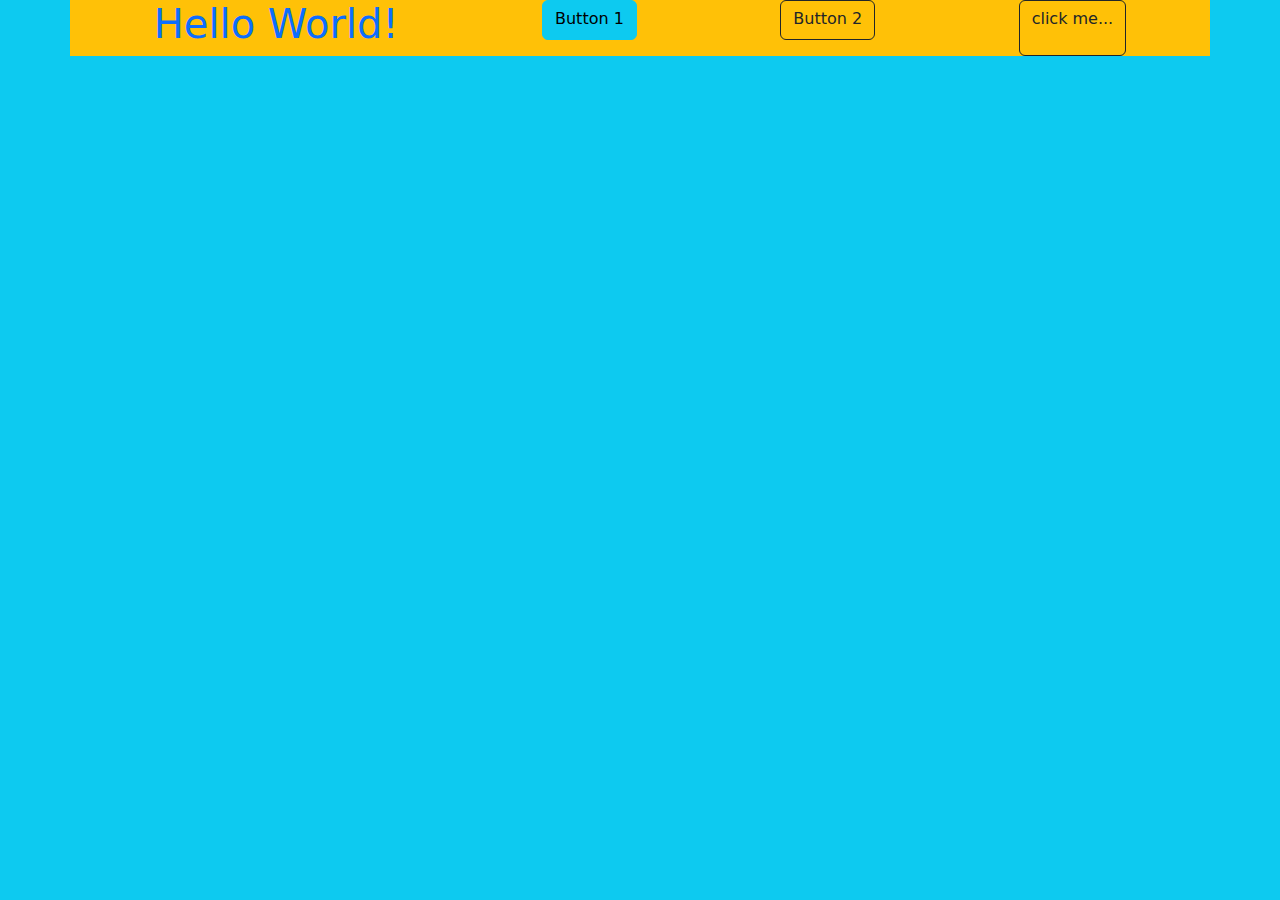
==== index.html @ b0305b05 "Update and rename Bootstrap to index.html" ====
<!DOCTYPE html>
<html>
<head>
    <title>Bootstrap</title>
    <link href="https://cdn.jsdelivr.net/npm/bootstrap@5.3.3/dist/css/bootstrap.min.css" rel="stylesheet" integrity="sha384-QWTKZyjpPEjISv5WaRU9OFeRpok6YctnYmDr5pNlyT2bRjXh0JMhjY6hW+ALEwIH" crossorigin="anonymous">
</head>
<body class="bg-info">
    <div class="jumbotron text-center">
        <div class="container bg-warning d-flex justify-content-around">
            <p class="h1 text-primary">Hello World!</p>
            <p class="btn btn-info">Button 1</p>
            <p class="btn btn-outline-dark">Button 2</p>
            <a href="https://www.google.com/search?q=graphic+designer" class="btn btn-outline-dark">click me...</a>
        </div>
    </div>
    
</body>
</html>
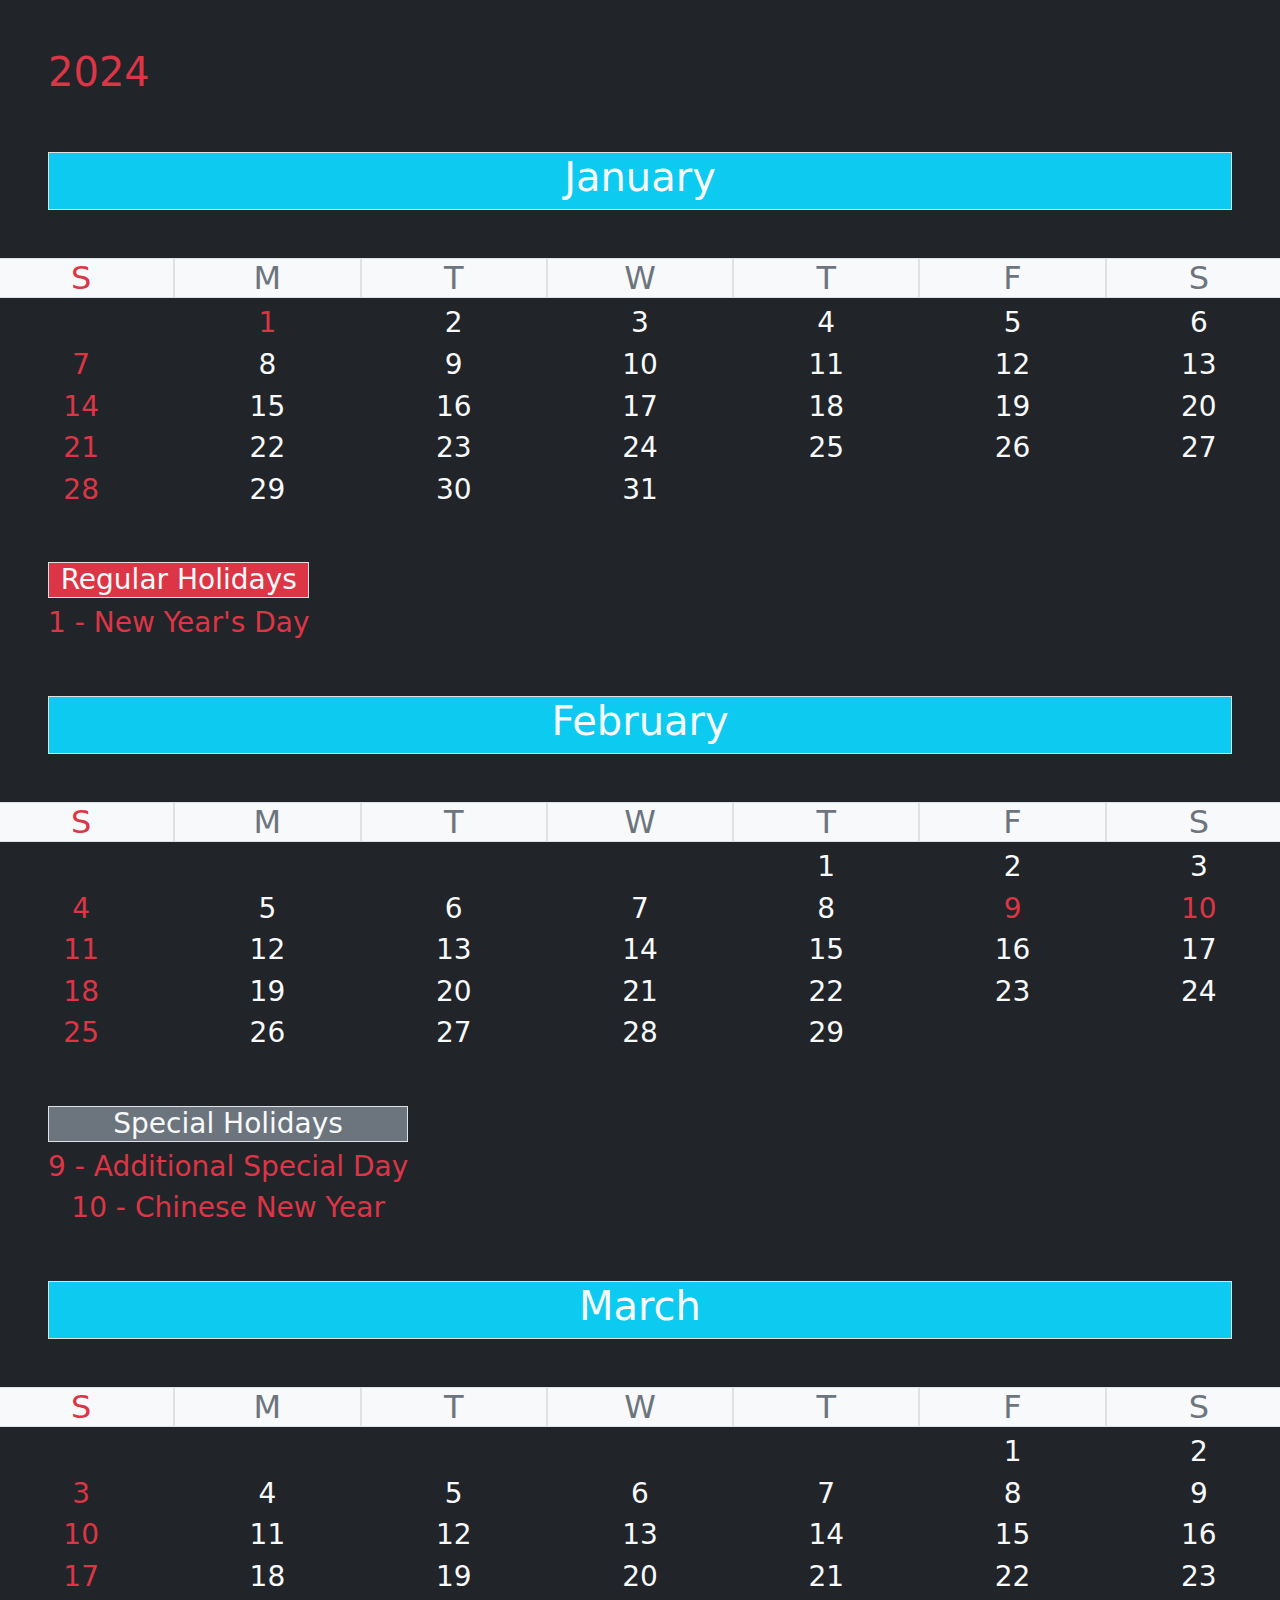
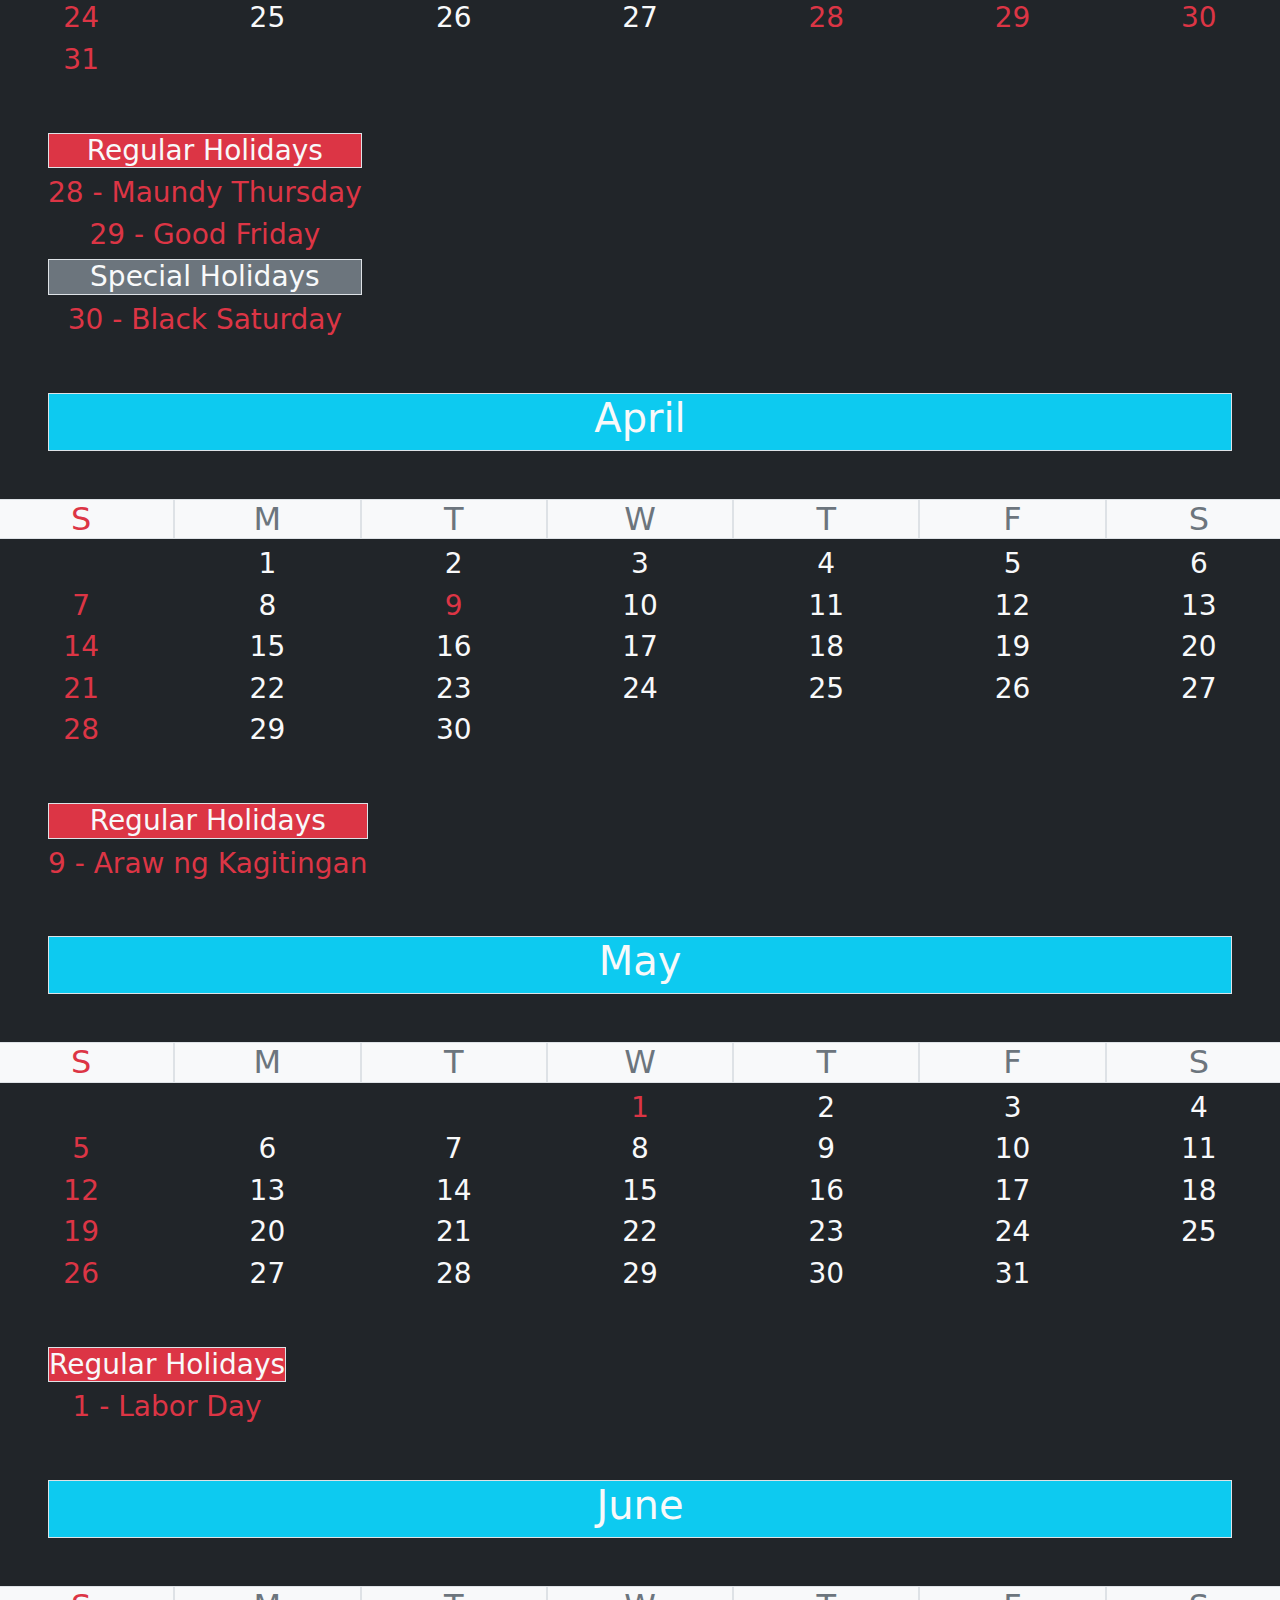
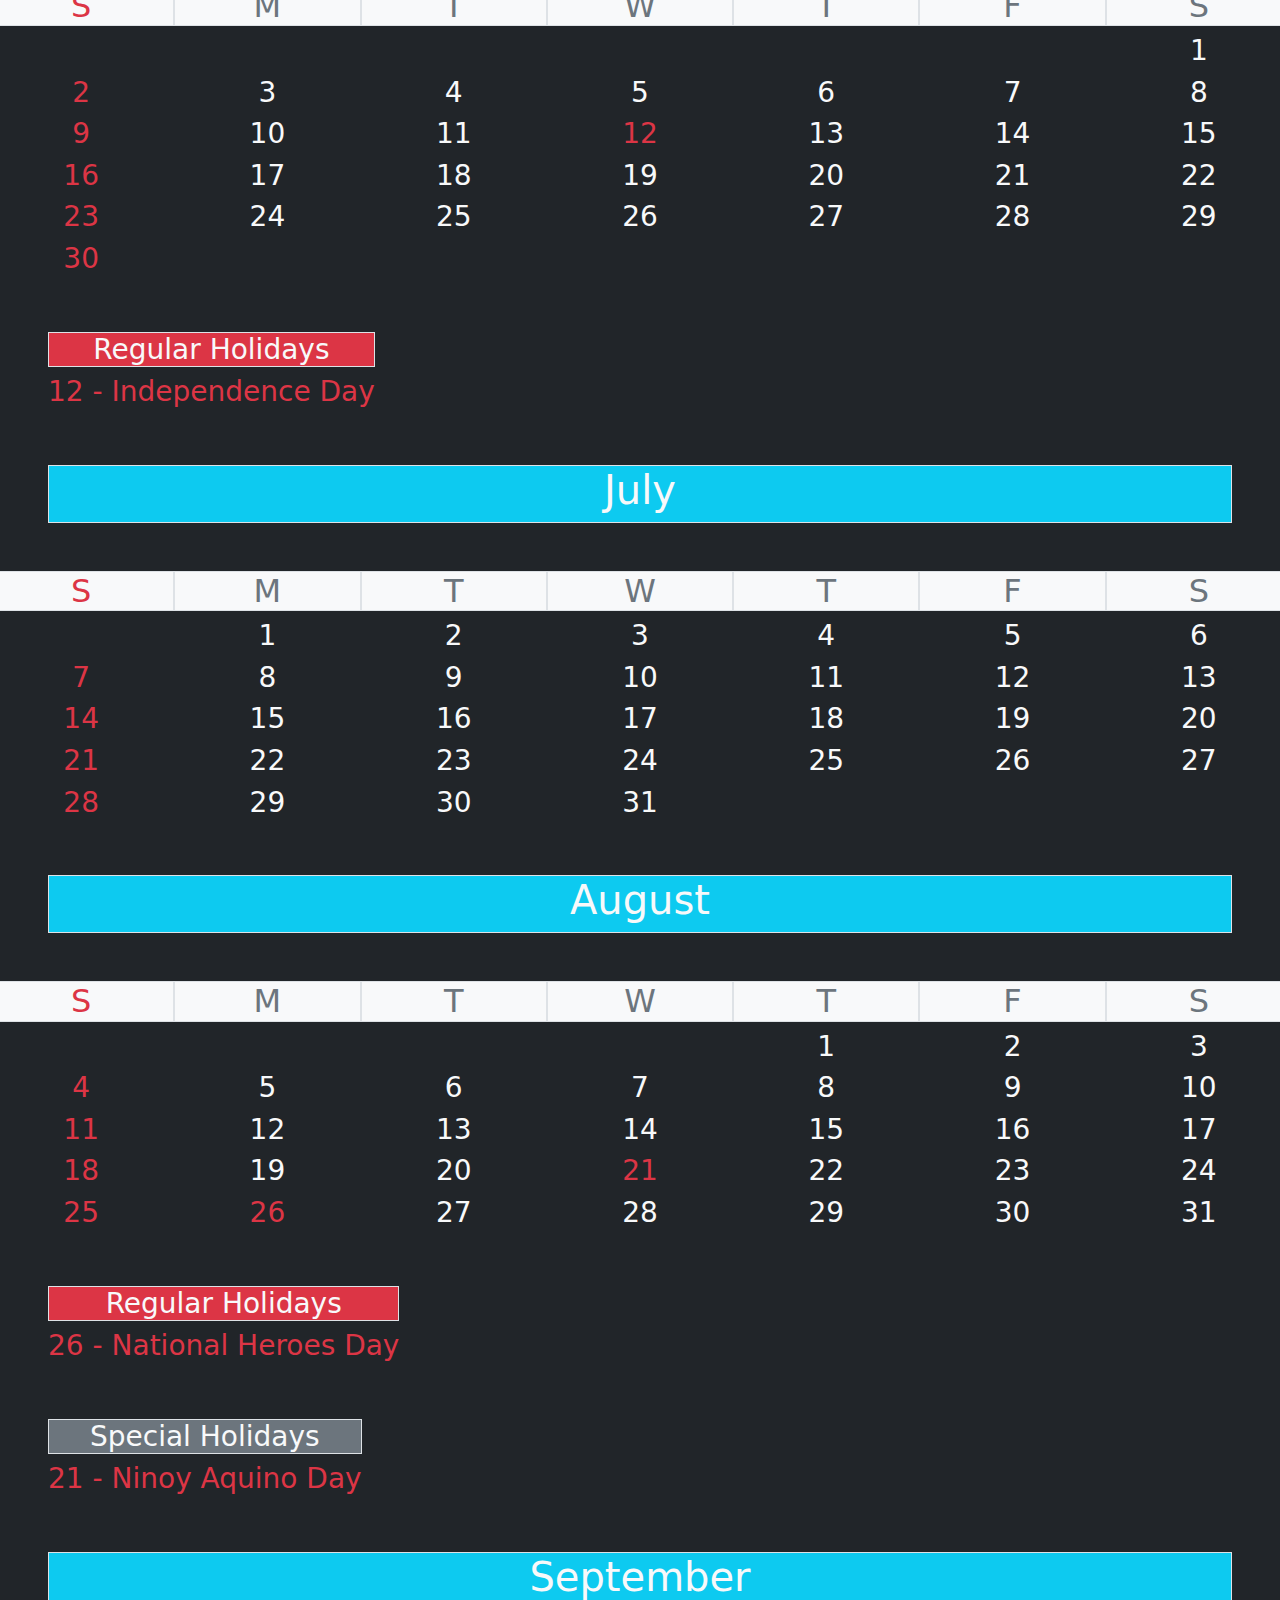
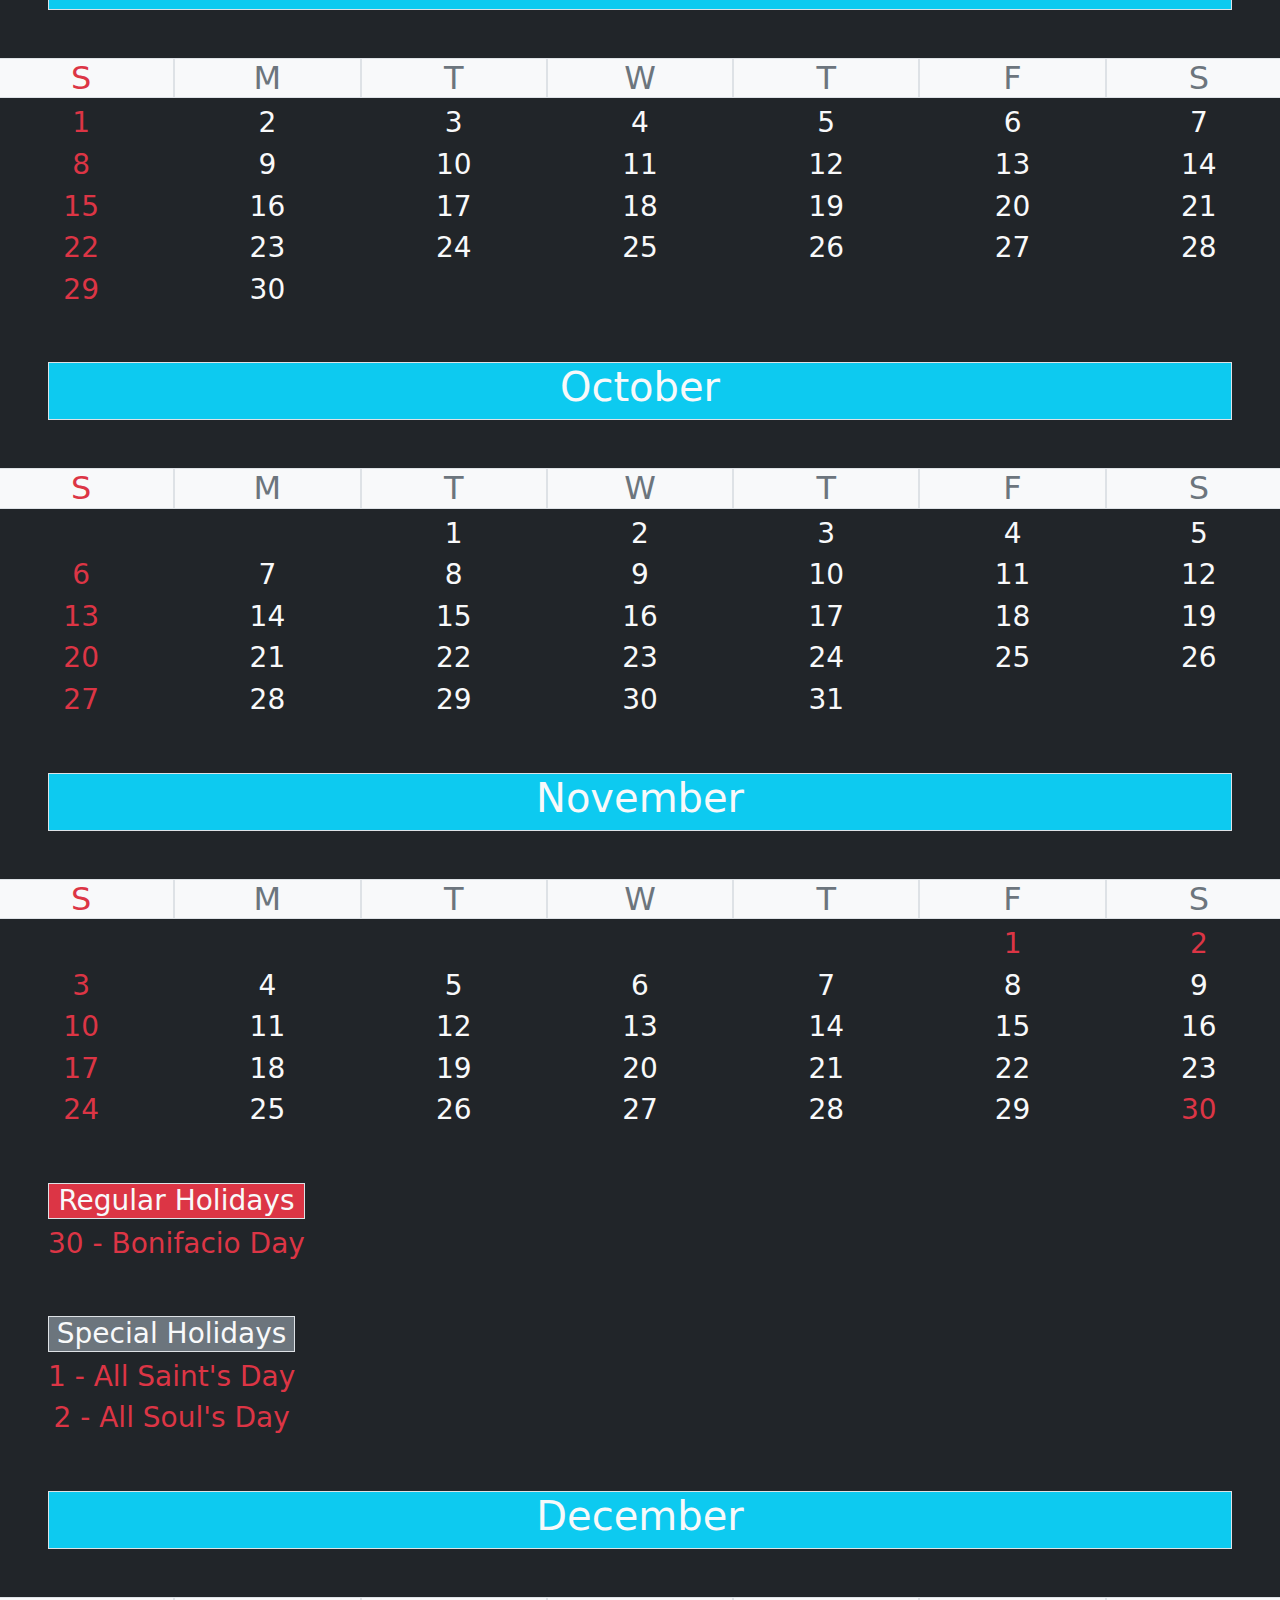
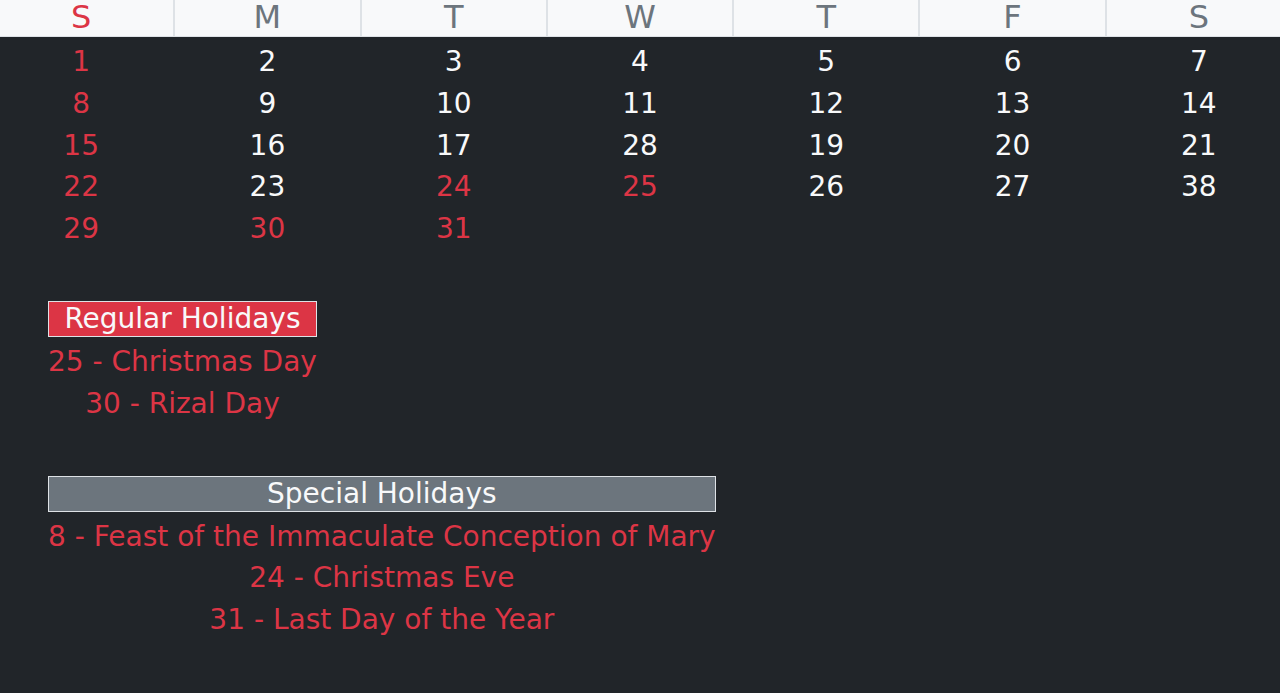
==== commit 89534388: "Create index.html" ====
--- a/index.html
+++ b/index.html
@@ -1,19 +1,1109 @@
-
 <!DOCTYPE html>
 <html>
 <head>
-    <title>Bootstrap</title>
+    <title>Calendar 2024</title>
     <link href="https://cdn.jsdelivr.net/npm/bootstrap@5.3.3/dist/css/bootstrap.min.css" rel="stylesheet" integrity="sha384-QWTKZyjpPEjISv5WaRU9OFeRpok6YctnYmDr5pNlyT2bRjXh0JMhjY6hW+ALEwIH" crossorigin="anonymous">
 </head>
-<body class="bg-info">
-    <div class="jumbotron text-center">
-        <div class="container bg-warning d-flex justify-content-around">
-            <p class="h1 text-primary">Hello World!</p>
-            <p class="btn btn-info">Button 1</p>
-            <p class="btn btn-outline-dark">Button 2</p>
-            <a href="https://www.google.com/search?q=graphic+designer" class="btn btn-outline-dark">click me...</a>
+<style>
+    body{
+        background-image: url(https://wallpapercave.com/wp/wp5501110.jpg);
+    }
+
+    div{
+        text-align: center;
+        font-size: xx-large;
+        font-weight: bold;
+    }
+
+    p{
+        font-size: xx-large;
+    }
+
+</style>
+<body class="bg-dark">
+    <div class="jumbotron text-center">
+        <div class="m-5 d-flex justify-content-start">
+            <p class="text-danger h1 text-size-500px">2024</p>
+        </div>
+    </div>
+
+    <div class="jumbotron text-center">
+        <div class="col-xl m-5 border bg-info d-flex justify-content-around">
+            <p class="text-light h1">January</p>
+        </div>
+    </div>
+    <div class="jumbotron text-center">
+        <div class="row">
+            <div class="col-md border text-danger bg-light h2">S</div>
+            <div class="col-md border text-secondary bg-light h2">M</div>
+            <div class="col-md border text-secondary bg-light h2">T</div>
+            <div class="col-md border text-secondary bg-light h2">W</div>
+            <div class="col-md border text-secondary bg-light h2">T</div>
+            <div class="col-md border text-secondary bg-light h2">F</div>
+            <div class="col-md border text-secondary bg-light h2">S</div>
+        </div>
+    </div>
+
+    <div class="jumbotron text-center">
+        <div class="row">
+            <div class="col-md"></div>
+            <div class="col-md text-danger h3">1</div>
+            <div class="col-md text-light h3">2</div>
+            <div class="col-md text-light h3">3</div>
+            <div class="col-md text-light h3">4</div>
+            <div class="col-md text-light h3">5</div>
+            <div class="col-md text-light h3">6</div>
+        </div>
+    </div>
+
+    <div class="jumbotron text-center">
+        <div class="row">
+            <div class="col-md text-danger h3">7</div>
+            <div class="col-md text-light h3">8</div>
+            <div class="col-md text-light h3">9</div>
+            <div class="col-md text-light h3">10</div>
+            <div class="col-md text-light h3">11</div>
+            <div class="col-md text-light h3">12</div>
+            <div class="col-md text-light h3">13</div>
+        </div>
+    </div>
+
+    <div class="jumbotron text-center">
+        <div class="row">
+            <div class="col-md text-danger h3">14</div>
+            <div class="col-md text-light h3">15</div>
+            <div class="col-md text-light h3">16</div>
+            <div class="col-md text-light h3">17</div>
+            <div class="col-md text-light h3">18</div>
+            <div class="col-md text-light h3">19</div>
+            <div class="col-md text-light h3">20</div>
+        </div>
+    </div>
+
+    <div class="jumbotron text-center">
+        <div class="row">
+            <div class="col-md text-danger h3">21</div>
+            <div class="col-md text-light h3">22</div>
+            <div class="col-md text-light h3">23</div>
+            <div class="col-md text-light h3">24</div>
+            <div class="col-md text-light h3">25</div>
+            <div class="col-md text-light h3">26</div>
+            <div class="col-md text-light h3">27</div>
         </div>
     </div>
     
+    <div class="jumbotron text-center">
+        <div class="row">
+            <div class="col-md text-danger h3">28</div>
+            <div class="col-md text-light h3">29</div>
+            <div class="col-md text-light h3">30</div>
+            <div class="col-md text-light h3">31</div>
+            <div class="col-md text-light h3"></div>
+            <div class="col-md text-light h3"></div>
+            <div class="col-md text-light h3"></div>
+        </div>
+    </div>
+
+    <div class="jumbotron text-center">
+        <div class="col-xl m-5 d-flex justify-content-start">
+            <div class="table-striped">
+                <p class="text-light bg-danger border h3">Regular Holidays</p>
+                <p class="text-danger h3">1 - New Year's Day</p>
+            </div>
+        </div>
+    </div>
+
+    <div class="jumbotron text-center">
+        <div class="m-5 d-flex border bg-info justify-content-around">
+            <p class="text-light h1">February</p>
+        </div>
+    </div>
+
+    <div class="jumbotron text-center">
+        <div class="row">
+            <div class="col-md border text-danger bg-light h2">S</div>
+            <div class="col-md border text-secondary bg-light h2">M</div>
+            <div class="col-md border text-secondary bg-light h2">T</div>
+            <div class="col-md border text-secondary bg-light h2">W</div>
+            <div class="col-md border text-secondary bg-light h2">T</div>
+            <div class="col-md border text-secondary bg-light h2">F</div>
+            <div class="col-md border text-secondary bg-light h2">S</div>
+        </div>
+    </div>
+
+    <div class="jumbotron text-center">
+        <div class="row">
+            <div class="col-md text-danger h3"></div>
+            <div class="col-md text-light h3"></div>
+            <div class="col-md text-light h3"></div>
+            <div class="col-md text-light h3"></div>
+            <div class="col-md text-light h3">1</div>
+            <div class="col-md text-light h3">2</div>
+            <div class="col-md text-light h3">3</div>
+        </div>
+    </div>
+
+    <div class="jumbotron text-center">
+        <div class="row">
+            <div class="col-md text-danger h3">4</div>
+            <div class="col-md text-light h3">5</div>
+            <div class="col-md text-light h3">6</div>
+            <div class="col-md text-light h3">7</div>
+            <div class="col-md text-light h3">8</div>
+            <div class="col-md text-danger h3">9</div>
+            <div class="col-md text-danger h3">10</div>
+        </div>
+    </div>
+
+    <div class="jumbotron text-center">
+        <div class="row">
+            <div class="col-md text-danger h3">11</div>
+            <div class="col-md text-light h3">12</div>
+            <div class="col-md text-light h3">13</div>
+            <div class="col-md text-light h3">14</div>
+            <div class="col-md text-light h3">15</div>
+            <div class="col-md text-light h3">16</div>
+            <div class="col-md text-light h3">17</div>
+        </div>
+    </div>
+
+    <div class="jumbotron text-center">
+        <div class="row">
+            <div class="col-md text-danger h3">18</div>
+            <div class="col-md text-light h3">19</div>
+            <div class="col-md text-light h3">20</div>
+            <div class="col-md text-light h3">21</div>
+            <div class="col-md text-light h3">22</div>
+            <div class="col-md text-light h3">23</div>
+            <div class="col-md text-light h3">24</div>
+        </div>
+    </div>
+
+    <div class="jumbotron text-center">
+        <div class="row">
+            <div class="col-md text-danger h3">25</div>
+            <div class="col-md text-light h3">26</div>
+            <div class="col-md text-light h3">27</div>
+            <div class="col-md text-light h3">28</div>
+            <div class="col-md text-light h3">29</div>
+            <div class="col-md text-light h3"></div>
+            <div class="col-md text-light h3"></div>
+        </div>
+    </div>
+
+    <div class="jumbotron text-center">
+        <div class="col-xl m-5 d-flex justify-content-start">
+            <div class="table-striped">
+                <p class="text-light bg-secondary border h3">Special Holidays</p>
+                <p class="text-danger h3">9 - Additional Special Day</p>
+                <p class="text-danger h3">10 - Chinese New Year</p>
+            </div>
+        </div>
+    </div>
+
+    <div class="jumbotron text-center">
+        <div class="col-xl m-5 border bg-info d-flex justify-content-around">
+            <p class="text-light h1">March</p>
+        </div>
+    </div>
+
+    <div class="jumbotron text-center">
+        <div class="row">
+            <div class="col-md border text-danger bg-light h2">S</div>
+            <div class="col-md border text-secondary bg-light h2">M</div>
+            <div class="col-md border text-secondary bg-light h2">T</div>
+            <div class="col-md border text-secondary bg-light h2">W</div>
+            <div class="col-md border text-secondary bg-light h2">T</div>
+            <div class="col-md border text-secondary bg-light h2">F</div>
+            <div class="col-md border text-secondary bg-light h2">S</div>
+        </div>
+    </div>
+
+    <div class="jumbotron text-center">
+        <div class="row">
+            <div class="col-md text-danger h3"></div>
+            <div class="col-md text-light h3"></div>
+            <div class="col-md text-light h3"></div>
+            <div class="col-md text-light h3"></div>
+            <div class="col-md text-light h3"></div>
+            <div class="col-md text-light h3">1</div>
+            <div class="col-md text-light h3">2</div>
+        </div>
+    </div>
+
+    <div class="jumbotron text-center">
+        <div class="row">
+            <div class="col-md text-danger h3">3</div>
+            <div class="col-md text-light h3">4</div>
+            <div class="col-md text-light h3">5</div>
+            <div class="col-md text-light h3">6</div>
+            <div class="col-md text-light h3">7</div>
+            <div class="col-md text-light h3">8</div>
+            <div class="col-md text-light h3">9</div>
+        </div>
+    </div>
+
+    <div class="jumbotron text-center">
+        <div class="row">
+            <div class="col-md text-danger h3">10</div>
+            <div class="col-md text-light h3">11</div>
+            <div class="col-md text-light h3">12</div>
+            <div class="col-md text-light h3">13</div>
+            <div class="col-md text-light h3">14</div>
+            <div class="col-md text-light h3">15</div>
+            <div class="col-md text-light h3">16</div>
+        </div>
+    </div>
+
+    <div class="jumbotron text-center">
+        <div class="row">
+            <div class="col-md text-danger h3">17</div>
+            <div class="col-md text-light h3">18</div>
+            <div class="col-md text-light h3">19</div>
+            <div class="col-md text-light h3">20</div>
+            <div class="col-md text-light h3">21</div>
+            <div class="col-md text-light h3">22</div>
+            <div class="col-md text-light h3">23</div>
+        </div>
+    </div>
+
+    <div class="jumbotron text-center">
+        <div class="row">
+            <div class="col-md text-danger h3">24</div>
+            <div class="col-md text-light h3">25</div>
+            <div class="col-md text-light h3">26</div>
+            <div class="col-md text-light h3">27</div>
+            <div class="col-md text-danger h3">28</div>
+            <div class="col-md text-danger h3">29</div>
+            <div class="col-md text-danger h3">30</div>
+        </div>
+    </div>
+
+    <div class="jumbotron text-center">
+        <div class="row">
+            <div class="col-md text-danger h3">31</div>
+            <div class="col-md text-light h3"></div>
+            <div class="col-md text-light h3"></div>
+            <div class="col-md text-light h3"></div>
+            <div class="col-md text-light h3"></div>
+            <div class="col-md text-light h3"></div>
+            <div class="col-md text-light h3"></div>
+        </div>
+    </div>
+
+    <div class="jumbotron text-center">
+        <div class="col-xl m-5 d-flex justify-content-start">
+            <div class="table-striped">
+                <p class="text-light bg-danger border h3">Regular Holidays</p>
+                <p class="text-danger h3">28 - Maundy Thursday</p>
+                <p class="text-danger h3">29 - Good Friday</p>
+                <p class="text-light bg-secondary border h3">Special Holidays</p>
+                <p class="text-danger h3">30 - Black Saturday</p>
+            </div>
+        </div>
+    </div>
+
+    <div class="jumbotron text-center">
+        <div class="col-xl m-5 border bg-info d-flex justify-content-around">
+            <p class="text-light h1">April</p>
+        </div>
+    </div>
+
+    <div class="jumbotron text-center">
+        <div class="row">
+            <div class="col-md border text-danger bg-light h2">S</div>
+            <div class="col-md border text-secondary bg-light h2">M</div>
+            <div class="col-md border text-secondary bg-light h2">T</div>
+            <div class="col-md border text-secondary bg-light h2">W</div>
+            <div class="col-md border text-secondary bg-light h2">T</div>
+            <div class="col-md border text-secondary bg-light h2">F</div>
+            <div class="col-md border text-secondary bg-light h2">S</div>
+        </div>
+    </div>
+
+    <div class="jumbotron text-center">
+        <div class="row">
+            <div class="col-md text-danger h3"></div>
+            <div class="col-md text-light h3">1</div>
+            <div class="col-md text-light h3">2</div>
+            <div class="col-md text-light h3">3</div>
+            <div class="col-md text-light h3">4</div>
+            <div class="col-md text-light h3">5</div>
+            <div class="col-md text-light h3">6</div>
+        </div>
+    </div>
+
+    <div class="jumbotron text-center">
+        <div class="row">
+            <div class="col-md text-danger h3">7</div>
+            <div class="col-md text-light h3">8</div>
+            <div class="col-md text-danger h3">9</div>
+            <div class="col-md text-light h3">10</div>
+            <div class="col-md text-light h3">11</div>
+            <div class="col-md text-light h3">12</div>
+            <div class="col-md text-light h3">13</div>
+        </div>
+    </div>
+
+    <div class="jumbotron text-center">
+        <div class="row">
+            <div class="col-md text-danger h3">14</div>
+            <div class="col-md text-light h3">15</div>
+            <div class="col-md text-light h3">16</div>
+            <div class="col-md text-light h3">17</div>
+            <div class="col-md text-light h3">18</div>
+            <div class="col-md text-light h3">19</div>
+            <div class="col-md text-light h3">20</div>
+        </div>
+    </div>
+
+    <div class="jumbotron text-center">
+        <div class="row">
+            <div class="col-md text-danger h3">21</div>
+            <div class="col-md text-light h3">22</div>
+            <div class="col-md text-light h3">23</div>
+            <div class="col-md text-light h3">24</div>
+            <div class="col-md text-light h3">25</div>
+            <div class="col-md text-light h3">26</div>
+            <div class="col-md text-light h3">27</div>
+        </div>
+    </div>
+
+    <div class="jumbotron text-center">
+        <div class="row">
+            <div class="col-md text-danger h3">28</div>
+            <div class="col-md text-light h3">29</div>
+            <div class="col-md text-light h3">30</div>
+            <div class="col-md text-light h3"></div>
+            <div class="col-md text-light h3"></div>
+            <div class="col-md text-light h3"></div>
+            <div class="col-md text-light h3"></div>
+        </div>
+    </div>
+
+    <div class="jumbotron text-center">
+        <div class="col-xl m-5 d-flex justify-content-start">
+            <div class="table-striped">
+                <p class="text-light bg-danger border h3">Regular Holidays</p>
+                <p class="text-danger h3">9 - Araw ng Kagitingan</p>
+            </div>
+        </div>
+    </div>
+
+
+    <div class="jumbotron text-center">
+        <div class="col-xl m-5 border bg-info d-flex justify-content-around">
+            <p class="text-light h1">May</p>
+        </div>
+    </div>
+
+    <div class="jumbotron text-center">
+        <div class="row">
+            <div class="col-md border text-danger bg-light h2">S</div>
+            <div class="col-md border text-secondary bg-light h2">M</div>
+            <div class="col-md border text-secondary bg-light h2">T</div>
+            <div class="col-md border text-secondary bg-light h2">W</div>
+            <div class="col-md border text-secondary bg-light h2">T</div>
+            <div class="col-md border text-secondary bg-light h2">F</div>
+            <div class="col-md border text-secondary bg-light h2">S</div>
+        </div>
+    </div>
+
+    <div class="jumbotron text-center">
+        <div class="row">
+            <div class="col-md text-danger h3"></div>
+            <div class="col-md text-light h3"></div>
+            <div class="col-md text-light h3"></div>
+            <div class="col-md text-danger h3">1</div>
+            <div class="col-md text-light h3">2</div>
+            <div class="col-md text-light h3">3</div>
+            <div class="col-md text-light h3">4</div>
+        </div>
+    </div>
+
+    <div class="jumbotron text-center">
+        <div class="row">
+            <div class="col-md text-danger h3">5</div>
+            <div class="col-md text-light h3">6</div>
+            <div class="col-md text-light h3">7</div>
+            <div class="col-md text-light h3">8</div>
+            <div class="col-md text-light h3">9</div>
+            <div class="col-md text-light h3">10</div>
+            <div class="col-md text-light h3">11</div>
+        </div>
+    </div>
+
+    <div class="jumbotron text-center">
+        <div class="row">
+            <div class="col-md text-danger h3">12</div>
+            <div class="col-md text-light h3">13</div>
+            <div class="col-md text-light h3">14</div>
+            <div class="col-md text-light h3">15</div>
+            <div class="col-md text-light h3">16</div>
+            <div class="col-md text-light h3">17</div>
+            <div class="col-md text-light h3">18</div>
+        </div>
+    </div>
+
+    <div class="jumbotron text-center">
+        <div class="row">
+            <div class="col-md text-danger h3">19</div>
+            <div class="col-md text-light h3">20</div>
+            <div class="col-md text-light h3">21</div>
+            <div class="col-md text-light h3">22</div>
+            <div class="col-md text-light h3">23</div>
+            <div class="col-md text-light h3">24</div>
+            <div class="col-md text-light h3">25</div>
+        </div>
+    </div>
+
+    <div class="jumbotron text-center">
+        <div class="row">
+            <div class="col-md text-danger h3">26</div>
+            <div class="col-md text-light h3">27</div>
+            <div class="col-md text-light h3">28</div>
+            <div class="col-md text-light h3">29</div>
+            <div class="col-md text-light h3">30</div>
+            <div class="col-md text-light h3">31</div>
+            <div class="col-md text-light h3"></div>
+        </div>
+    </div>
+
+    <div class="jumbotron text-center">
+        <div class="col-xl m-5 d-flex justify-content-start">
+            <div class="table-striped">
+                <p class="text-light bg-danger border h3">Regular Holidays</p>
+                <p class="text-danger h3">1 - Labor Day</p>
+            </div>
+        </div>
+    </div>
+    
+    <div class="jumbotron text-center">
+        <div class="col-xl m-5 border bg-info d-flex justify-content-around">
+            <p class="text-light h1">June</p>
+        </div>
+    </div>
+
+    <div class="jumbotron text-center">
+        <div class="row">
+            <div class="col-md border text-danger bg-light h2">S</div>
+            <div class="col-md border text-secondary bg-light h2">M</div>
+            <div class="col-md border text-secondary bg-light h2">T</div>
+            <div class="col-md border text-secondary bg-light h2">W</div>
+            <div class="col-md border text-secondary bg-light h2">T</div>
+            <div class="col-md border text-secondary bg-light h2">F</div>
+            <div class="col-md border text-secondary bg-light h2">S</div>
+        </div>
+    </div>
+
+    <div class="jumbotron text-center">
+        <div class="row">
+            <div class="col-md text-danger h3"></div>
+            <div class="col-md text-light h3"></div>
+            <div class="col-md text-light h3"></div>
+            <div class="col-md text-light h3"></div>
+            <div class="col-md text-light h3"></div>
+            <div class="col-md text-light h3"></div>
+            <div class="col-md text-light h3">1</div>
+        </div>
+    </div>
+
+    <div class="jumbotron text-center">
+        <div class="row">
+            <div class="col-md text-danger h3">2</div>
+            <div class="col-md text-light h3">3</div>
+            <div class="col-md text-light h3">4</div>
+            <div class="col-md text-light h3">5</div>
+            <div class="col-md text-light h3">6</div>
+            <div class="col-md text-light h3">7</div>
+            <div class="col-md text-light h3">8</div>
+        </div>
+    </div>
+
+    <div class="jumbotron text-center">
+        <div class="row">
+            <div class="col-md text-danger h3">9</div>
+            <div class="col-md text-light h3">10</div>
+            <div class="col-md text-light h3">11</div>
+            <div class="col-md text-danger h3">12</div>
+            <div class="col-md text-light h3">13</div>
+            <div class="col-md text-light h3">14</div>
+            <div class="col-md text-light h3">15</div>
+        </div>
+    </div>
+
+    <div class="jumbotron text-center">
+        <div class="row">
+            <div class="col-md text-danger h3">16</div>
+            <div class="col-md text-light h3">17</div>
+            <div class="col-md text-light h3">18</div>
+            <div class="col-md text-light h3">19</div>
+            <div class="col-md text-light h3">20</div>
+            <div class="col-md text-light h3">21</div>
+            <div class="col-md text-light h3">22</div>
+        </div>
+    </div>
+
+    <div class="jumbotron text-center">
+        <div class="row">
+            <div class="col-md text-danger h3">23</div>
+            <div class="col-md text-light h3">24</div>
+            <div class="col-md text-light h3">25</div>
+            <div class="col-md text-light h3">26</div>
+            <div class="col-md text-light h3">27</div>
+            <div class="col-md text-light h3">28</div>
+            <div class="col-md text-light h3">29</div>
+        </div>
+    </div>
+
+    <div class="jumbotron text-center">
+        <div class="row">
+            <div class="col-md text-danger h3">30</div>
+            <div class="col-md text-light h3"></div>
+            <div class="col-md text-light h3"></div>
+            <div class="col-md text-light h3"></div>
+            <div class="col-md text-light h3"></div>
+            <div class="col-md text-light h3"></div>
+            <div class="col-md text-light h3"></div>
+        </div>
+    </div>
+
+    <div class="jumbotron text-center">
+        <div class="col-xl m-5 d-flex justify-content-start">
+            <div class="table-striped">
+                <p class="text-light bg-danger border h3">Regular Holidays</p>
+                <p class="text-danger h3">12 - Independence Day</p>
+            </div>
+        </div>
+    </div>
+
+    <div class="jumbotron text-center">
+        <div class="col-xl m-5 border bg-info d-flex justify-content-around">
+            <p class="text-light h1">July</p>
+        </div>
+    </div>
+
+    <div class="jumbotron text-center">
+        <div class="row">
+            <div class="col-md border text-danger bg-light h2">S</div>
+            <div class="col-md border text-secondary bg-light h2">M</div>
+            <div class="col-md border text-secondary bg-light h2">T</div>
+            <div class="col-md border text-secondary bg-light h2">W</div>
+            <div class="col-md border text-secondary bg-light h2">T</div>
+            <div class="col-md border text-secondary bg-light h2">F</div>
+            <div class="col-md border text-secondary bg-light h2">S</div>
+        </div>
+    </div>
+
+    <div class="jumbotron text-center">
+        <div class="row">
+            <div class="col-md text-danger h3"></div>
+            <div class="col-md text-light h3">1</div>
+            <div class="col-md text-light h3">2</div>
+            <div class="col-md text-light h3">3</div>
+            <div class="col-md text-light h3">4</div>
+            <div class="col-md text-light h3">5</div>
+            <div class="col-md text-light h3">6</div>
+        </div>
+    </div>
+
+    <div class="jumbotron text-center">
+        <div class="row">
+            <div class="col-md text-danger h3">7</div>
+            <div class="col-md text-light h3">8</div>
+            <div class="col-md text-light h3">9</div>
+            <div class="col-md text-light h3">10</div>
+            <div class="col-md text-light h3">11</div>
+            <div class="col-md text-light h3">12</div>
+            <div class="col-md text-light h3">13</div>
+        </div>
+    </div>
+
+    <div class="jumbotron text-center">
+        <div class="row">
+            <div class="col-md text-danger h3">14</div>
+            <div class="col-md text-light h3">15</div>
+            <div class="col-md text-light h3">16</div>
+            <div class="col-md text-light h3">17</div>
+            <div class="col-md text-light h3">18</div>
+            <div class="col-md text-light h3">19</div>
+            <div class="col-md text-light h3">20</div>
+        </div>
+    </div>
+
+    <div class="jumbotron text-center">
+        <div class="row">
+            <div class="col-md text-danger h3">21</div>
+            <div class="col-md text-light h3">22</div>
+            <div class="col-md text-light h3">23</div>
+            <div class="col-md text-light h3">24</div>
+            <div class="col-md text-light h3">25</div>
+            <div class="col-md text-light h3">26</div>
+            <div class="col-md text-light h3">27</div>
+        </div>
+    </div>
+
+    <div class="jumbotron text-center">
+        <div class="row">
+            <div class="col-md text-danger h3">28</div>
+            <div class="col-md text-light h3">29</div>
+            <div class="col-md text-light h3">30</div>
+            <div class="col-md text-light h3">31</div>
+            <div class="col-md text-light h3"></div>
+            <div class="col-md text-light h3"></div>
+            <div class="col-md text-light h3"></div>
+        </div>
+    </div>
+
+    <div class="jumbotron text-center">
+        <div class="col-xl m-5 border bg-info d-flex justify-content-around">
+            <p class="text-light h1">August</p>
+        </div>
+    </div>
+
+    <div class="jumbotron text-center">
+        <div class="row">
+            <div class="col-md border text-danger bg-light h2">S</div>
+            <div class="col-md border text-secondary bg-light h2">M</div>
+            <div class="col-md border text-secondary bg-light h2">T</div>
+            <div class="col-md border text-secondary bg-light h2">W</div>
+            <div class="col-md border text-secondary bg-light h2">T</div>
+            <div class="col-md border text-secondary bg-light h2">F</div>
+            <div class="col-md border text-secondary bg-light h2">S</div>
+        </div>
+    </div>
+
+    <div class="jumbotron text-center">
+        <div class="row">
+            <div class="col-md text-danger h3"></div>
+            <div class="col-md text-light h3"></div>
+            <div class="col-md text-light h3"></div>
+            <div class="col-md text-light h3"></div>
+            <div class="col-md text-light h3">1</div>
+            <div class="col-md text-light h3">2</div>
+            <div class="col-md text-light h3">3</div>
+        </div>
+    </div>
+
+    <div class="jumbotron text-center">
+        <div class="row">
+            <div class="col-md text-danger h3">4</div>
+            <div class="col-md text-light h3">5</div>
+            <div class="col-md text-light h3">6</div>
+            <div class="col-md text-light h3">7</div>
+            <div class="col-md text-light h3">8</div>
+            <div class="col-md text-light h3">9</div>
+            <div class="col-md text-light h3">10</div>
+        </div>
+    </div>
+
+    <div class="jumbotron text-center">
+        <div class="row">
+            <div class="col-md text-danger h3">11</div>
+            <div class="col-md text-light h3">12</div>
+            <div class="col-md text-light h3">13</div>
+            <div class="col-md text-light h3">14</div>
+            <div class="col-md text-light h3">15</div>
+            <div class="col-md text-light h3">16</div>
+            <div class="col-md text-light h3">17</div>
+        </div>
+    </div>
+
+    <div class="jumbotron text-center">
+        <div class="row">
+            <div class="col-md text-danger h3">18</div>
+            <div class="col-md text-light h3">19</div>
+            <div class="col-md text-light h3">20</div>
+            <div class="col-md text-danger h3">21</div>
+            <div class="col-md text-light h3">22</div>
+            <div class="col-md text-light h3">23</div>
+            <div class="col-md text-light h3">24</div>
+        </div>
+    </div>
+
+    <div class="jumbotron text-center">
+        <div class="row">
+            <div class="col-md text-danger h3">25</div>
+            <div class="col-md text-danger h3">26</div>
+            <div class="col-md text-light h3">27</div>
+            <div class="col-md text-light h3">28</div>
+            <div class="col-md text-light h3">29</div>
+            <div class="col-md text-light h3">30</div>
+            <div class="col-md text-light h3">31</div>
+        </div>
+    </div>
+
+    <div class="jumbotron text-center">
+        <div class="col-xl m-5 d-flex justify-content-start">
+            <div class="table-striped">
+                <p class="text-light bg-danger border h3">Regular Holidays</p>
+                <p class="text-danger h3">26 - National Heroes Day</p>
+            </div>
+        </div>
+    </div>
+
+    <div class="jumbotron text-center">
+        <div class="col-xl m-5 d-flex justify-content-start">
+            <div class="table-striped">
+                <p class="text-light bg-secondary border h3">Special Holidays</p>
+                <p class="text-danger h3">21 - Ninoy Aquino Day</p>
+            </div>
+        </div>
+    </div>
+
+
+    <div class="jumbotron text-center">
+        <div class="col-xl m-5 border bg-info d-flex justify-content-around">
+            <p class="text-light h1">September</p>
+        </div>
+    </div>
+
+    <div class="jumbotron text-center">
+        <div class="row">
+            <div class="col-md border text-danger bg-light h2">S</div>
+            <div class="col-md border text-secondary bg-light h2">M</div>
+            <div class="col-md border text-secondary bg-light h2">T</div>
+            <div class="col-md border text-secondary bg-light h2">W</div>
+            <div class="col-md border text-secondary bg-light h2">T</div>
+            <div class="col-md border text-secondary bg-light h2">F</div>
+            <div class="col-md border text-secondary bg-light h2">S</div>
+        </div>
+    </div>
+
+    <div class="jumbotron text-center">
+        <div class="row">
+            <div class="col-md text-danger h3">1</div>
+            <div class="col-md text-light h3">2</div>
+            <div class="col-md text-light h3">3</div>
+            <div class="col-md text-light h3">4</div>
+            <div class="col-md text-light h3">5</div>
+            <div class="col-md text-light h3">6</div>
+            <div class="col-md text-light h3">7</div>
+        </div>
+    </div>
+
+    <div class="jumbotron text-center">
+        <div class="row">
+            <div class="col-md text-danger h3">8</div>
+            <div class="col-md text-light h3">9</div>
+            <div class="col-md text-light h3">10</div>
+            <div class="col-md text-light h3">11</div>
+            <div class="col-md text-light h3">12</div>
+            <div class="col-md text-light h3">13</div>
+            <div class="col-md text-light h3">14</div>
+        </div>
+    </div>
+
+    <div class="jumbotron text-center">
+        <div class="row">
+            <div class="col-md text-danger h3">15</div>
+            <div class="col-md text-light h3">16</div>
+            <div class="col-md text-light h3">17</div>
+            <div class="col-md text-light h3">18</div>
+            <div class="col-md text-light h3">19</div>
+            <div class="col-md text-light h3">20</div>
+            <div class="col-md text-light h3">21</div>
+        </div>
+    </div>
+
+    <div class="jumbotron text-center">
+        <div class="row">
+            <div class="col-md text-danger h3">22</div>
+            <div class="col-md text-light h3">23</div>
+            <div class="col-md text-light h3">24</div>
+            <div class="col-md text-light h3">25</div>
+            <div class="col-md text-light h3">26</div>
+            <div class="col-md text-light h3">27</div>
+            <div class="col-md text-light h3">28</div>
+        </div>
+    </div>
+
+    <div class="jumbotron text-center">
+        <div class="row">
+            <div class="col-md text-danger h3">29</div>
+            <div class="col-md text-light h3">30</div>
+            <div class="col-md text-light h3"></div>
+            <div class="col-md text-light h3"></div>
+            <div class="col-md text-light h3"></div>
+            <div class="col-md text-light h3"></div>
+            <div class="col-md text-light h3"></div>
+        </div>
+    </div>
+
+    <div class="jumbotron text-center">
+        <div class="col-xl m-5 border bg-info d-flex justify-content-around">
+            <p class="text-light h1">October</p>
+        </div>
+    </div>
+
+    <div class="jumbotron text-center">
+        <div class="row">
+            <div class="col-md border text-danger bg-light h2">S</div>
+            <div class="col-md border text-secondary bg-light h2">M</div>
+            <div class="col-md border text-secondary bg-light h2">T</div>
+            <div class="col-md border text-secondary bg-light h2">W</div>
+            <div class="col-md border text-secondary bg-light h2">T</div>
+            <div class="col-md border text-secondary bg-light h2">F</div>
+            <div class="col-md border text-secondary bg-light h2">S</div>
+        </div>
+    </div>
+
+    <div class="jumbotron text-center">
+        <div class="row">
+            <div class="col-md text-danger h3"></div>
+            <div class="col-md text-light h3"></div>
+            <div class="col-md text-light h3">1</div>
+            <div class="col-md text-light h3">2</div>
+            <div class="col-md text-light h3">3</div>
+            <div class="col-md text-light h3">4</div>
+            <div class="col-md text-light h3">5</div>
+        </div>
+    </div>
+
+    <div class="jumbotron text-center">
+        <div class="row">
+            <div class="col-md text-danger h3">6</div>
+            <div class="col-md text-light h3">7</div>
+            <div class="col-md text-light h3">8</div>
+            <div class="col-md text-light h3">9</div>
+            <div class="col-md text-light h3">10</div>
+            <div class="col-md text-light h3">11</div>
+            <div class="col-md text-light h3">12</div>
+        </div>
+    </div>
+
+    <div class="jumbotron text-center">
+        <div class="row">
+            <div class="col-md text-danger h3">13</div>
+            <div class="col-md text-light h3">14</div>
+            <div class="col-md text-light h3">15</div>
+            <div class="col-md text-light h3">16</div>
+            <div class="col-md text-light h3">17</div>
+            <div class="col-md text-light h3">18</div>
+            <div class="col-md text-light h3">19</div>
+        </div>
+    </div>
+
+    <div class="jumbotron text-center">
+        <div class="row">
+            <div class="col-md text-danger h3">20</div>
+            <div class="col-md text-light h3">21</div>
+            <div class="col-md text-light h3">22</div>
+            <div class="col-md text-light h3">23</div>
+            <div class="col-md text-light h3">24</div>
+            <div class="col-md text-light h3">25</div>
+            <div class="col-md text-light h3">26</div>
+        </div>
+    </div>
+
+    <div class="jumbotron text-center">
+        <div class="row">
+            <div class="col-md text-danger h3">27</div>
+            <div class="col-md text-light h3">28</div>
+            <div class="col-md text-light h3">29</div>
+            <div class="col-md text-light h3">30</div>
+            <div class="col-md text-light h3">31</div>
+            <div class="col-md text-light h3"></div>
+            <div class="col-md text-light h3"></div>
+        </div>
+    </div>
+
+    <div class="jumbotron text-center">
+        <div class="col-xl m-5 border bg-info d-flex justify-content-around">
+            <p class="text-light h1">November</p>
+        </div>
+    </div>
+
+    <div class="jumbotron text-center">
+        <div class="row">
+            <div class="col-md border text-danger bg-light h2">S</div>
+            <div class="col-md border text-secondary bg-light h2">M</div>
+            <div class="col-md border text-secondary bg-light h2">T</div>
+            <div class="col-md border text-secondary bg-light h2">W</div>
+            <div class="col-md border text-secondary bg-light h2">T</div>
+            <div class="col-md border text-secondary bg-light h2">F</div>
+            <div class="col-md border text-secondary bg-light h2">S</div>
+        </div>
+    </div>
+
+    <div class="jumbotron text-center">
+        <div class="row">
+            <div class="col-md text-danger h3"></div>
+            <div class="col-md text-light h3"></div>
+            <div class="col-md text-light h3"></div>
+            <div class="col-md text-light h3"></div>
+            <div class="col-md text-light h3"></div>
+            <div class="col-md text-danger h3">1</div>
+            <div class="col-md text-danger h3">2</div>
+        </div>
+    </div>
+
+    <div class="jumbotron text-center">
+        <div class="row">
+            <div class="col-md text-danger h3">3</div>
+            <div class="col-md text-light h3">4</div>
+            <div class="col-md text-light h3">5</div>
+            <div class="col-md text-light h3">6</div>
+            <div class="col-md text-light h3">7</div>
+            <div class="col-md text-light h3">8</div>
+            <div class="col-md text-light h3">9</div>
+        </div>
+    </div>
+
+    <div class="jumbotron text-center">
+        <div class="row">
+            <div class="col-md text-danger h3">10</div>
+            <div class="col-md text-light h3">11</div>
+            <div class="col-md text-light h3">12</div>
+            <div class="col-md text-light h3">13</div>
+            <div class="col-md text-light h3">14</div>
+            <div class="col-md text-light h3">15</div>
+            <div class="col-md text-light h3">16</div>
+        </div>
+    </div>
+
+    <div class="jumbotron text-center">
+        <div class="row">
+            <div class="col-md text-danger h3">17</div>
+            <div class="col-md text-light h3">18</div>
+            <div class="col-md text-light h3">19</div>
+            <div class="col-md text-light h3">20</div>
+            <div class="col-md text-light h3">21</div>
+            <div class="col-md text-light h3">22</div>
+            <div class="col-md text-light h3">23</div>
+        </div>
+    </div>
+
+    <div class="jumbotron text-center">
+        <div class="row">
+            <div class="col-md text-danger h3">24</div>
+            <div class="col-md text-light h3">25</div>
+            <div class="col-md text-light h3">26</div>
+            <div class="col-md text-light h3">27</div>
+            <div class="col-md text-light h3">28</div>
+            <div class="col-md text-light h3">29</div>
+            <div class="col-md text-danger h3">30</div>
+        </div>
+    </div>
+
+    <div class="jumbotron text-center">
+        <div class="col-xl m-5 d-flex justify-content-start">
+            <div class="table-striped">
+                <p class="text-light bg-danger border h3">Regular Holidays</p>
+                <p class="text-danger h3">30 - Bonifacio Day</p>
+            </div>
+        </div>
+    </div>
+
+    <div class="jumbotron text-center">
+        <div class="col-xl m-5 d-flex justify-content-start">
+            <div class="table-striped">
+                <p class="text-light bg-secondary border h3">Special Holidays</p>
+                <p class="text-danger h3">1 - All Saint's Day</p>
+                <p class="text-danger h3">2 - All Soul's Day</p>
+            </div>
+        </div>
+    </div>
+
+    <div class="jumbotron text-center">
+        <div class="col-xl m-5 border bg-info d-flex justify-content-around">
+            <p class="text-light h1">December</p>
+        </div>
+    </div>
+
+    <div class="jumbotron text-center">
+        <div class="row">
+            <div class="col-md border text-danger bg-light h2">S</div>
+            <div class="col-md border text-secondary bg-light h2">M</div>
+            <div class="col-md border text-secondary bg-light h2">T</div>
+            <div class="col-md border text-secondary bg-light h2">W</div>
+            <div class="col-md border text-secondary bg-light h2">T</div>
+            <div class="col-md border text-secondary bg-light h2">F</div>
+            <div class="col-md border text-secondary bg-light h2">S</div>
+        </div>
+    </div>
+
+    <div class="jumbotron text-center">
+        <div class="row">
+            <div class="col-md text-danger h3">1</div>
+            <div class="col-md text-light h3">2</div>
+            <div class="col-md text-light h3">3</div>
+            <div class="col-md text-light h3">4</div>
+            <div class="col-md text-light h3">5</div>
+            <div class="col-md text-light h3">6</div>
+            <div class="col-md text-light h3">7</div>
+        </div>
+    </div>
+
+    <div class="jumbotron text-center">
+        <div class="row">
+            <div class="col-md text-danger h3">8</div>
+            <div class="col-md text-light h3">9</div>
+            <div class="col-md text-light h3">10</div>
+            <div class="col-md text-light h3">11</div>
+            <div class="col-md text-light h3">12</div>
+            <div class="col-md text-light h3">13</div>
+            <div class="col-md text-light h3">14</div>
+        </div>
+    </div>
+
+    <div class="jumbotron text-center">
+        <div class="row">
+            <div class="col-md text-danger h3">15</div>
+            <div class="col-md text-light h3">16</div>
+            <div class="col-md text-light h3">17</div>
+            <div class="col-md text-light h3">28</div>
+            <div class="col-md text-light h3">19</div>
+            <div class="col-md text-light h3">20</div>
+            <div class="col-md text-light h3">21</div>
+        </div>
+    </div>
+
+    <div class="jumbotron text-center">
+        <div class="row">
+            <div class="col-md text-danger h3">22</div>
+            <div class="col-md text-light h3">23</div>
+            <div class="col-md text-danger h3">24</div>
+            <div class="col-md text-danger h3">25</div>
+            <div class="col-md text-light h3">26</div>
+            <div class="col-md text-light h3">27</div>
+            <div class="col-md text-light h3">38</div>
+        </div>
+    </div>
+
+    <div class="jumbotron text-center">
+        <div class="row">
+            <div class="col-md text-danger h3">29</div>
+            <div class="col-md text-danger h3">30</div>
+            <div class="col-md text-danger h3">31</div>
+            <div class="col-md text-light h3"></div>
+            <div class="col-md text-light h3"></div>
+            <div class="col-md text-light h3"></div>
+            <div class="col-md text-light h3"></div>
+        </div>
+    </div>
+
+    <div class="jumbotron text-center">
+        <div class="col-xl m-5 d-flex justify-content-start">
+            <div class="table-striped">
+                <p class="text-light bg-danger border h3">Regular Holidays</p>
+                <p class="text-danger h3">25 - Christmas Day</p>
+                <p class="text-danger h3">30 - Rizal Day</p>
+            </div>
+        </div>
+    </div>
+
+    <div class="jumbotron text-center">
+        <div class="col-xl m-5 d-flex justify-content-start">
+            <div class="table-striped">
+                <p class="text-light bg-secondary border h3 justify-content-start">Special Holidays</p>
+                <p class="text-danger h3">8 - Feast of the Immaculate Conception of Mary</p>
+                <p class="text-danger h3">24 - Christmas Eve</p>
+                <p class="text-danger h3">31 - Last Day of the Year</p>
+            </div>
+        </div>
+    </div>
+
+
 </body>
 </html>
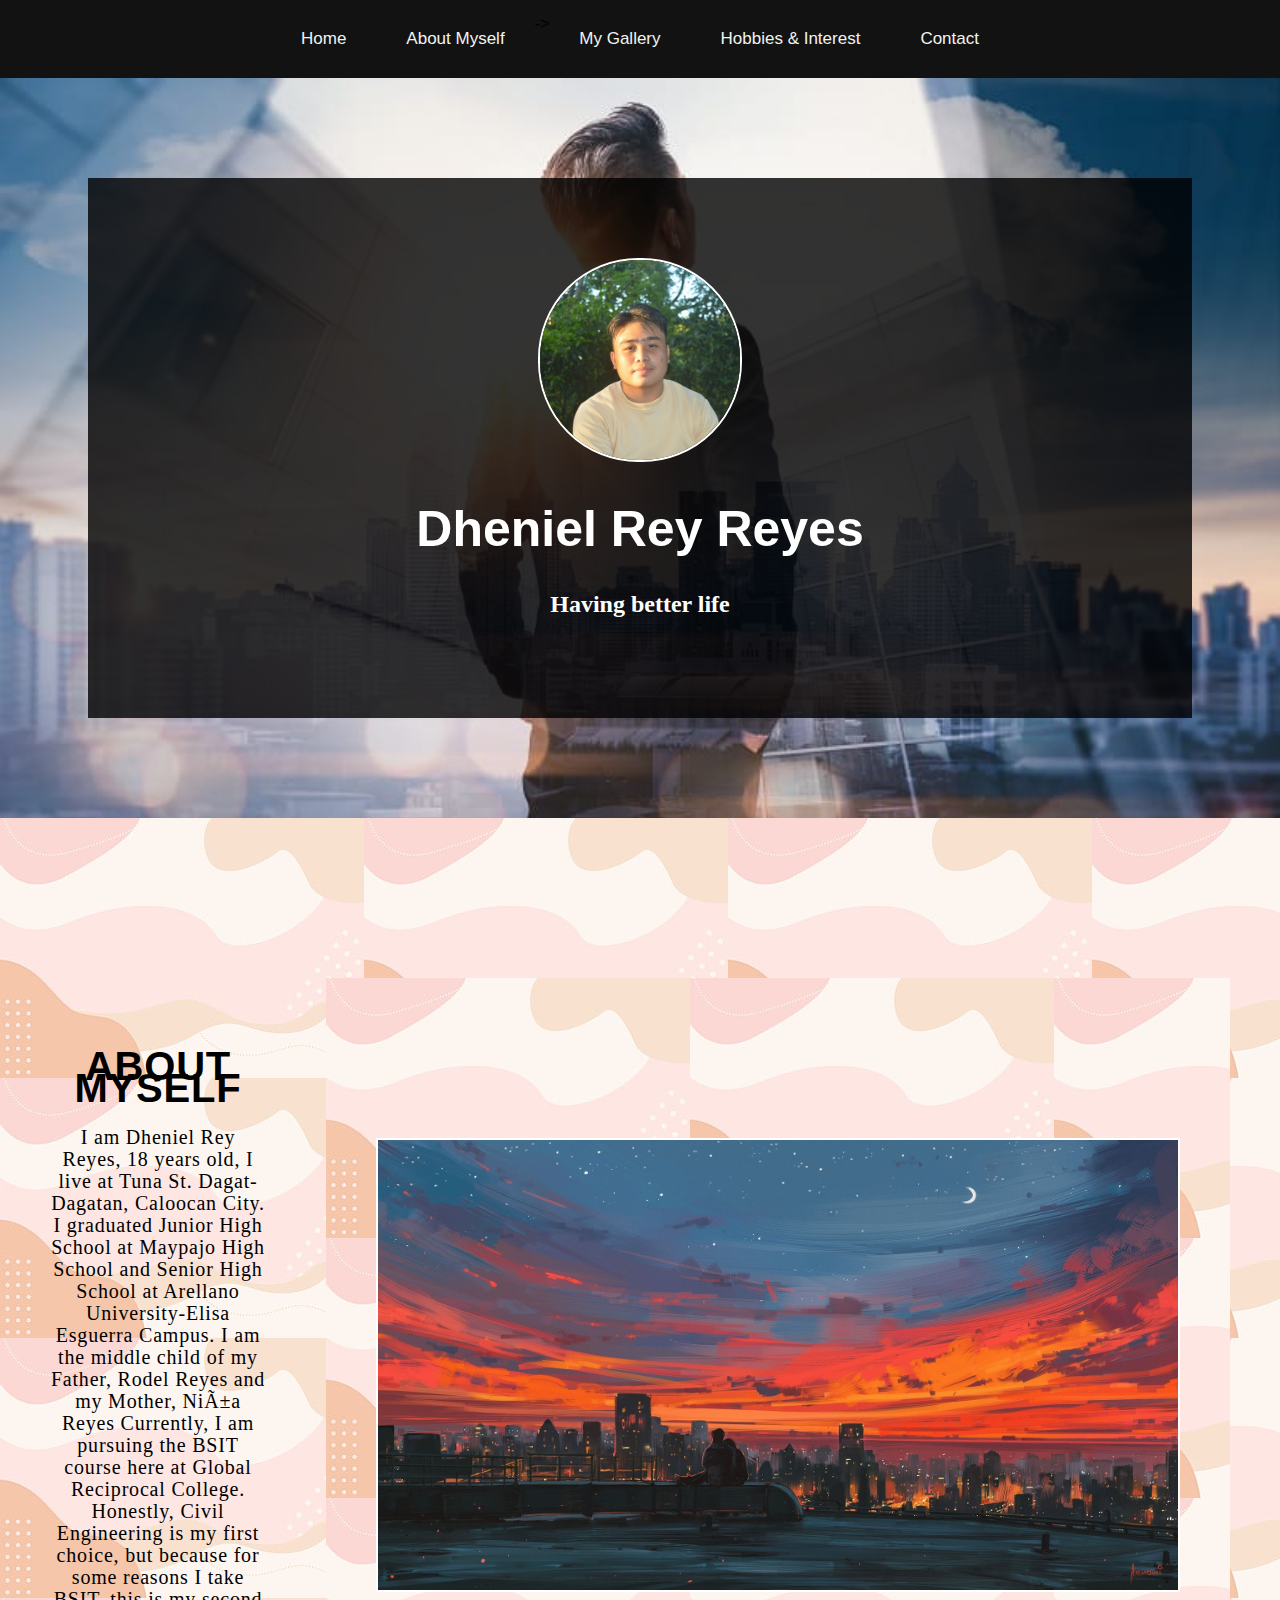
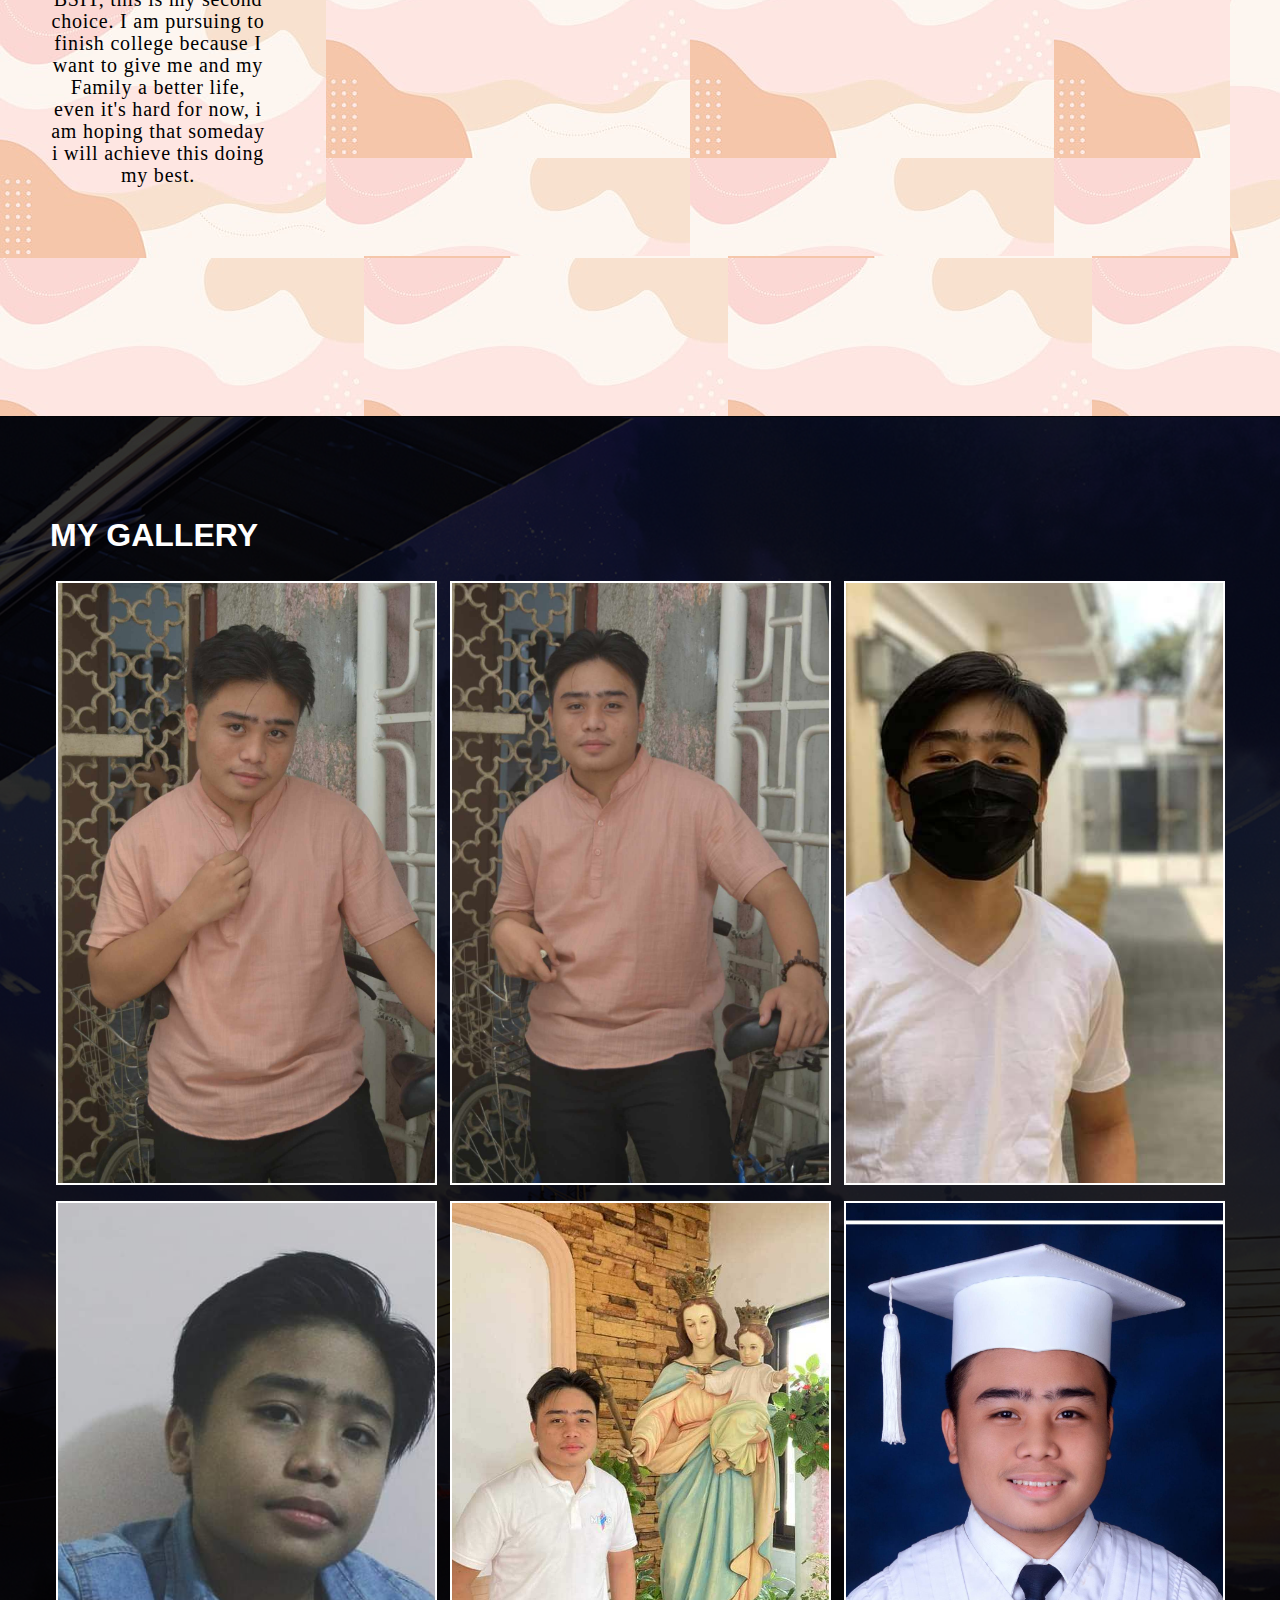
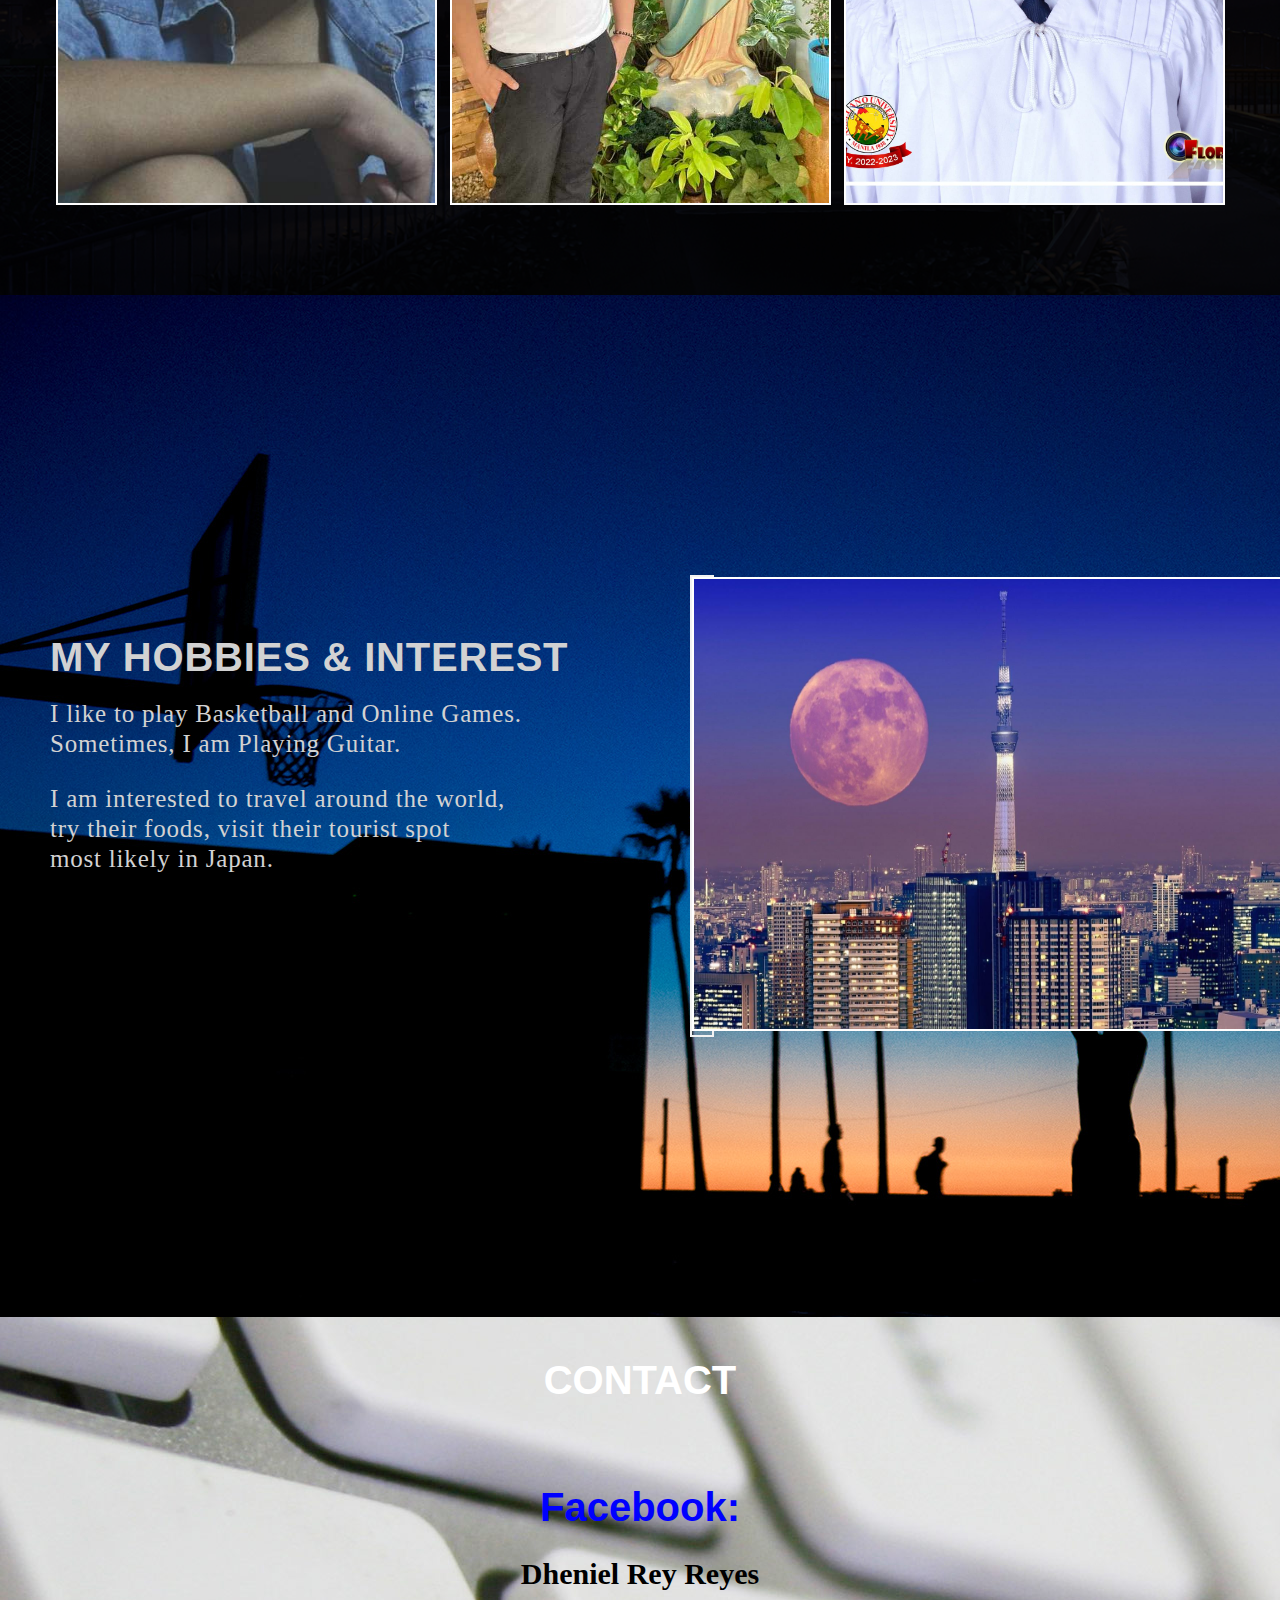
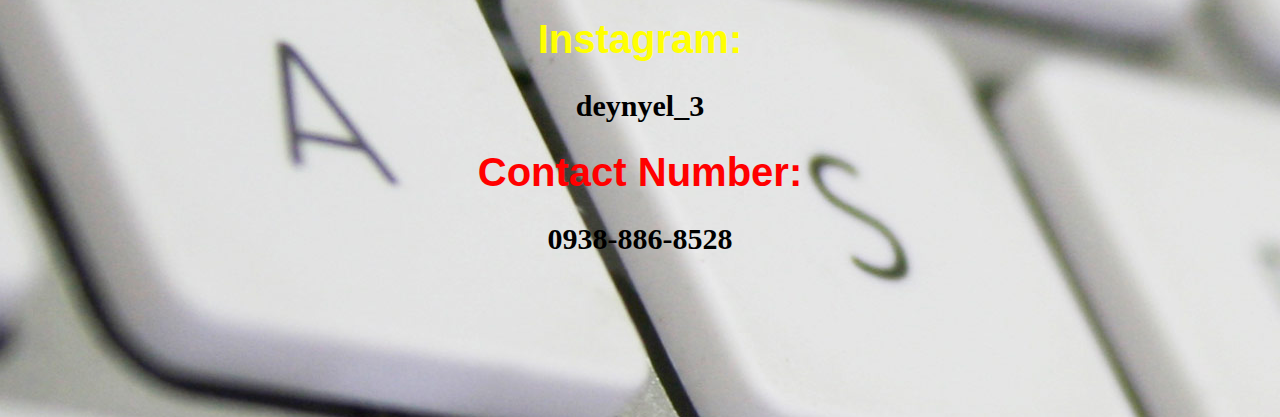
==== commit c4735fb3: "Add files via upload" ====
--- a/index.html
+++ b/index.html
@@ -1,1109 +1,131 @@
-<!DOCTYPE html>
-<html>
-<head>
-    <title>Calendar 2024</title>
-    <link href="https://cdn.jsdelivr.net/npm/bootstrap@5.3.3/dist/css/bootstrap.min.css" rel="stylesheet" integrity="sha384-QWTKZyjpPEjISv5WaRU9OFeRpok6YctnYmDr5pNlyT2bRjXh0JMhjY6hW+ALEwIH" crossorigin="anonymous">
-</head>
-<style>
-    body{
-        background-image: url(https://wallpapercave.com/wp/wp5501110.jpg);
-    }
-
-    div{
-        text-align: center;
-        font-size: xx-large;
-        font-weight: bold;
-    }
-
-    p{
-        font-size: xx-large;
-    }
-
-</style>
-<body class="bg-dark">
-    <div class="jumbotron text-center">
-        <div class="m-5 d-flex justify-content-start">
-            <p class="text-danger h1 text-size-500px">2024</p>
-        </div>
-    </div>
-
-    <div class="jumbotron text-center">
-        <div class="col-xl m-5 border bg-info d-flex justify-content-around">
-            <p class="text-light h1">January</p>
-        </div>
-    </div>
-    <div class="jumbotron text-center">
-        <div class="row">
-            <div class="col-md border text-danger bg-light h2">S</div>
-            <div class="col-md border text-secondary bg-light h2">M</div>
-            <div class="col-md border text-secondary bg-light h2">T</div>
-            <div class="col-md border text-secondary bg-light h2">W</div>
-            <div class="col-md border text-secondary bg-light h2">T</div>
-            <div class="col-md border text-secondary bg-light h2">F</div>
-            <div class="col-md border text-secondary bg-light h2">S</div>
-        </div>
-    </div>
-
-    <div class="jumbotron text-center">
-        <div class="row">
-            <div class="col-md"></div>
-            <div class="col-md text-danger h3">1</div>
-            <div class="col-md text-light h3">2</div>
-            <div class="col-md text-light h3">3</div>
-            <div class="col-md text-light h3">4</div>
-            <div class="col-md text-light h3">5</div>
-            <div class="col-md text-light h3">6</div>
-        </div>
-    </div>
-
-    <div class="jumbotron text-center">
-        <div class="row">
-            <div class="col-md text-danger h3">7</div>
-            <div class="col-md text-light h3">8</div>
-            <div class="col-md text-light h3">9</div>
-            <div class="col-md text-light h3">10</div>
-            <div class="col-md text-light h3">11</div>
-            <div class="col-md text-light h3">12</div>
-            <div class="col-md text-light h3">13</div>
-        </div>
-    </div>
-
-    <div class="jumbotron text-center">
-        <div class="row">
-            <div class="col-md text-danger h3">14</div>
-            <div class="col-md text-light h3">15</div>
-            <div class="col-md text-light h3">16</div>
-            <div class="col-md text-light h3">17</div>
-            <div class="col-md text-light h3">18</div>
-            <div class="col-md text-light h3">19</div>
-            <div class="col-md text-light h3">20</div>
-        </div>
-    </div>
-
-    <div class="jumbotron text-center">
-        <div class="row">
-            <div class="col-md text-danger h3">21</div>
-            <div class="col-md text-light h3">22</div>
-            <div class="col-md text-light h3">23</div>
-            <div class="col-md text-light h3">24</div>
-            <div class="col-md text-light h3">25</div>
-            <div class="col-md text-light h3">26</div>
-            <div class="col-md text-light h3">27</div>
-        </div>
-    </div>
-    
-    <div class="jumbotron text-center">
-        <div class="row">
-            <div class="col-md text-danger h3">28</div>
-            <div class="col-md text-light h3">29</div>
-            <div class="col-md text-light h3">30</div>
-            <div class="col-md text-light h3">31</div>
-            <div class="col-md text-light h3"></div>
-            <div class="col-md text-light h3"></div>
-            <div class="col-md text-light h3"></div>
-        </div>
-    </div>
-
-    <div class="jumbotron text-center">
-        <div class="col-xl m-5 d-flex justify-content-start">
-            <div class="table-striped">
-                <p class="text-light bg-danger border h3">Regular Holidays</p>
-                <p class="text-danger h3">1 - New Year's Day</p>
-            </div>
-        </div>
-    </div>
-
-    <div class="jumbotron text-center">
-        <div class="m-5 d-flex border bg-info justify-content-around">
-            <p class="text-light h1">February</p>
-        </div>
-    </div>
-
-    <div class="jumbotron text-center">
-        <div class="row">
-            <div class="col-md border text-danger bg-light h2">S</div>
-            <div class="col-md border text-secondary bg-light h2">M</div>
-            <div class="col-md border text-secondary bg-light h2">T</div>
-            <div class="col-md border text-secondary bg-light h2">W</div>
-            <div class="col-md border text-secondary bg-light h2">T</div>
-            <div class="col-md border text-secondary bg-light h2">F</div>
-            <div class="col-md border text-secondary bg-light h2">S</div>
-        </div>
-    </div>
-
-    <div class="jumbotron text-center">
-        <div class="row">
-            <div class="col-md text-danger h3"></div>
-            <div class="col-md text-light h3"></div>
-            <div class="col-md text-light h3"></div>
-            <div class="col-md text-light h3"></div>
-            <div class="col-md text-light h3">1</div>
-            <div class="col-md text-light h3">2</div>
-            <div class="col-md text-light h3">3</div>
-        </div>
-    </div>
-
-    <div class="jumbotron text-center">
-        <div class="row">
-            <div class="col-md text-danger h3">4</div>
-            <div class="col-md text-light h3">5</div>
-            <div class="col-md text-light h3">6</div>
-            <div class="col-md text-light h3">7</div>
-            <div class="col-md text-light h3">8</div>
-            <div class="col-md text-danger h3">9</div>
-            <div class="col-md text-danger h3">10</div>
-        </div>
-    </div>
-
-    <div class="jumbotron text-center">
-        <div class="row">
-            <div class="col-md text-danger h3">11</div>
-            <div class="col-md text-light h3">12</div>
-            <div class="col-md text-light h3">13</div>
-            <div class="col-md text-light h3">14</div>
-            <div class="col-md text-light h3">15</div>
-            <div class="col-md text-light h3">16</div>
-            <div class="col-md text-light h3">17</div>
-        </div>
-    </div>
-
-    <div class="jumbotron text-center">
-        <div class="row">
-            <div class="col-md text-danger h3">18</div>
-            <div class="col-md text-light h3">19</div>
-            <div class="col-md text-light h3">20</div>
-            <div class="col-md text-light h3">21</div>
-            <div class="col-md text-light h3">22</div>
-            <div class="col-md text-light h3">23</div>
-            <div class="col-md text-light h3">24</div>
-        </div>
-    </div>
-
-    <div class="jumbotron text-center">
-        <div class="row">
-            <div class="col-md text-danger h3">25</div>
-            <div class="col-md text-light h3">26</div>
-            <div class="col-md text-light h3">27</div>
-            <div class="col-md text-light h3">28</div>
-            <div class="col-md text-light h3">29</div>
-            <div class="col-md text-light h3"></div>
-            <div class="col-md text-light h3"></div>
-        </div>
-    </div>
-
-    <div class="jumbotron text-center">
-        <div class="col-xl m-5 d-flex justify-content-start">
-            <div class="table-striped">
-                <p class="text-light bg-secondary border h3">Special Holidays</p>
-                <p class="text-danger h3">9 - Additional Special Day</p>
-                <p class="text-danger h3">10 - Chinese New Year</p>
-            </div>
-        </div>
-    </div>
-
-    <div class="jumbotron text-center">
-        <div class="col-xl m-5 border bg-info d-flex justify-content-around">
-            <p class="text-light h1">March</p>
-        </div>
-    </div>
-
-    <div class="jumbotron text-center">
-        <div class="row">
-            <div class="col-md border text-danger bg-light h2">S</div>
-            <div class="col-md border text-secondary bg-light h2">M</div>
-            <div class="col-md border text-secondary bg-light h2">T</div>
-            <div class="col-md border text-secondary bg-light h2">W</div>
-            <div class="col-md border text-secondary bg-light h2">T</div>
-            <div class="col-md border text-secondary bg-light h2">F</div>
-            <div class="col-md border text-secondary bg-light h2">S</div>
-        </div>
-    </div>
-
-    <div class="jumbotron text-center">
-        <div class="row">
-            <div class="col-md text-danger h3"></div>
-            <div class="col-md text-light h3"></div>
-            <div class="col-md text-light h3"></div>
-            <div class="col-md text-light h3"></div>
-            <div class="col-md text-light h3"></div>
-            <div class="col-md text-light h3">1</div>
-            <div class="col-md text-light h3">2</div>
-        </div>
-    </div>
-
-    <div class="jumbotron text-center">
-        <div class="row">
-            <div class="col-md text-danger h3">3</div>
-            <div class="col-md text-light h3">4</div>
-            <div class="col-md text-light h3">5</div>
-            <div class="col-md text-light h3">6</div>
-            <div class="col-md text-light h3">7</div>
-            <div class="col-md text-light h3">8</div>
-            <div class="col-md text-light h3">9</div>
-        </div>
-    </div>
-
-    <div class="jumbotron text-center">
-        <div class="row">
-            <div class="col-md text-danger h3">10</div>
-            <div class="col-md text-light h3">11</div>
-            <div class="col-md text-light h3">12</div>
-            <div class="col-md text-light h3">13</div>
-            <div class="col-md text-light h3">14</div>
-            <div class="col-md text-light h3">15</div>
-            <div class="col-md text-light h3">16</div>
-        </div>
-    </div>
-
-    <div class="jumbotron text-center">
-        <div class="row">
-            <div class="col-md text-danger h3">17</div>
-            <div class="col-md text-light h3">18</div>
-            <div class="col-md text-light h3">19</div>
-            <div class="col-md text-light h3">20</div>
-            <div class="col-md text-light h3">21</div>
-            <div class="col-md text-light h3">22</div>
-            <div class="col-md text-light h3">23</div>
-        </div>
-    </div>
-
-    <div class="jumbotron text-center">
-        <div class="row">
-            <div class="col-md text-danger h3">24</div>
-            <div class="col-md text-light h3">25</div>
-            <div class="col-md text-light h3">26</div>
-            <div class="col-md text-light h3">27</div>
-            <div class="col-md text-danger h3">28</div>
-            <div class="col-md text-danger h3">29</div>
-            <div class="col-md text-danger h3">30</div>
-        </div>
-    </div>
-
-    <div class="jumbotron text-center">
-        <div class="row">
-            <div class="col-md text-danger h3">31</div>
-            <div class="col-md text-light h3"></div>
-            <div class="col-md text-light h3"></div>
-            <div class="col-md text-light h3"></div>
-            <div class="col-md text-light h3"></div>
-            <div class="col-md text-light h3"></div>
-            <div class="col-md text-light h3"></div>
-        </div>
-    </div>
-
-    <div class="jumbotron text-center">
-        <div class="col-xl m-5 d-flex justify-content-start">
-            <div class="table-striped">
-                <p class="text-light bg-danger border h3">Regular Holidays</p>
-                <p class="text-danger h3">28 - Maundy Thursday</p>
-                <p class="text-danger h3">29 - Good Friday</p>
-                <p class="text-light bg-secondary border h3">Special Holidays</p>
-                <p class="text-danger h3">30 - Black Saturday</p>
-            </div>
-        </div>
-    </div>
-
-    <div class="jumbotron text-center">
-        <div class="col-xl m-5 border bg-info d-flex justify-content-around">
-            <p class="text-light h1">April</p>
-        </div>
-    </div>
-
-    <div class="jumbotron text-center">
-        <div class="row">
-            <div class="col-md border text-danger bg-light h2">S</div>
-            <div class="col-md border text-secondary bg-light h2">M</div>
-            <div class="col-md border text-secondary bg-light h2">T</div>
-            <div class="col-md border text-secondary bg-light h2">W</div>
-            <div class="col-md border text-secondary bg-light h2">T</div>
-            <div class="col-md border text-secondary bg-light h2">F</div>
-            <div class="col-md border text-secondary bg-light h2">S</div>
-        </div>
-    </div>
-
-    <div class="jumbotron text-center">
-        <div class="row">
-            <div class="col-md text-danger h3"></div>
-            <div class="col-md text-light h3">1</div>
-            <div class="col-md text-light h3">2</div>
-            <div class="col-md text-light h3">3</div>
-            <div class="col-md text-light h3">4</div>
-            <div class="col-md text-light h3">5</div>
-            <div class="col-md text-light h3">6</div>
-        </div>
-    </div>
-
-    <div class="jumbotron text-center">
-        <div class="row">
-            <div class="col-md text-danger h3">7</div>
-            <div class="col-md text-light h3">8</div>
-            <div class="col-md text-danger h3">9</div>
-            <div class="col-md text-light h3">10</div>
-            <div class="col-md text-light h3">11</div>
-            <div class="col-md text-light h3">12</div>
-            <div class="col-md text-light h3">13</div>
-        </div>
-    </div>
-
-    <div class="jumbotron text-center">
-        <div class="row">
-            <div class="col-md text-danger h3">14</div>
-            <div class="col-md text-light h3">15</div>
-            <div class="col-md text-light h3">16</div>
-            <div class="col-md text-light h3">17</div>
-            <div class="col-md text-light h3">18</div>
-            <div class="col-md text-light h3">19</div>
-            <div class="col-md text-light h3">20</div>
-        </div>
-    </div>
-
-    <div class="jumbotron text-center">
-        <div class="row">
-            <div class="col-md text-danger h3">21</div>
-            <div class="col-md text-light h3">22</div>
-            <div class="col-md text-light h3">23</div>
-            <div class="col-md text-light h3">24</div>
-            <div class="col-md text-light h3">25</div>
-            <div class="col-md text-light h3">26</div>
-            <div class="col-md text-light h3">27</div>
-        </div>
-    </div>
-
-    <div class="jumbotron text-center">
-        <div class="row">
-            <div class="col-md text-danger h3">28</div>
-            <div class="col-md text-light h3">29</div>
-            <div class="col-md text-light h3">30</div>
-            <div class="col-md text-light h3"></div>
-            <div class="col-md text-light h3"></div>
-            <div class="col-md text-light h3"></div>
-            <div class="col-md text-light h3"></div>
-        </div>
-    </div>
-
-    <div class="jumbotron text-center">
-        <div class="col-xl m-5 d-flex justify-content-start">
-            <div class="table-striped">
-                <p class="text-light bg-danger border h3">Regular Holidays</p>
-                <p class="text-danger h3">9 - Araw ng Kagitingan</p>
-            </div>
-        </div>
-    </div>
-
-
-    <div class="jumbotron text-center">
-        <div class="col-xl m-5 border bg-info d-flex justify-content-around">
-            <p class="text-light h1">May</p>
-        </div>
-    </div>
-
-    <div class="jumbotron text-center">
-        <div class="row">
-            <div class="col-md border text-danger bg-light h2">S</div>
-            <div class="col-md border text-secondary bg-light h2">M</div>
-            <div class="col-md border text-secondary bg-light h2">T</div>
-            <div class="col-md border text-secondary bg-light h2">W</div>
-            <div class="col-md border text-secondary bg-light h2">T</div>
-            <div class="col-md border text-secondary bg-light h2">F</div>
-            <div class="col-md border text-secondary bg-light h2">S</div>
-        </div>
-    </div>
-
-    <div class="jumbotron text-center">
-        <div class="row">
-            <div class="col-md text-danger h3"></div>
-            <div class="col-md text-light h3"></div>
-            <div class="col-md text-light h3"></div>
-            <div class="col-md text-danger h3">1</div>
-            <div class="col-md text-light h3">2</div>
-            <div class="col-md text-light h3">3</div>
-            <div class="col-md text-light h3">4</div>
-        </div>
-    </div>
-
-    <div class="jumbotron text-center">
-        <div class="row">
-            <div class="col-md text-danger h3">5</div>
-            <div class="col-md text-light h3">6</div>
-            <div class="col-md text-light h3">7</div>
-            <div class="col-md text-light h3">8</div>
-            <div class="col-md text-light h3">9</div>
-            <div class="col-md text-light h3">10</div>
-            <div class="col-md text-light h3">11</div>
-        </div>
-    </div>
-
-    <div class="jumbotron text-center">
-        <div class="row">
-            <div class="col-md text-danger h3">12</div>
-            <div class="col-md text-light h3">13</div>
-            <div class="col-md text-light h3">14</div>
-            <div class="col-md text-light h3">15</div>
-            <div class="col-md text-light h3">16</div>
-            <div class="col-md text-light h3">17</div>
-            <div class="col-md text-light h3">18</div>
-        </div>
-    </div>
-
-    <div class="jumbotron text-center">
-        <div class="row">
-            <div class="col-md text-danger h3">19</div>
-            <div class="col-md text-light h3">20</div>
-            <div class="col-md text-light h3">21</div>
-            <div class="col-md text-light h3">22</div>
-            <div class="col-md text-light h3">23</div>
-            <div class="col-md text-light h3">24</div>
-            <div class="col-md text-light h3">25</div>
-        </div>
-    </div>
-
-    <div class="jumbotron text-center">
-        <div class="row">
-            <div class="col-md text-danger h3">26</div>
-            <div class="col-md text-light h3">27</div>
-            <div class="col-md text-light h3">28</div>
-            <div class="col-md text-light h3">29</div>
-            <div class="col-md text-light h3">30</div>
-            <div class="col-md text-light h3">31</div>
-            <div class="col-md text-light h3"></div>
-        </div>
-    </div>
-
-    <div class="jumbotron text-center">
-        <div class="col-xl m-5 d-flex justify-content-start">
-            <div class="table-striped">
-                <p class="text-light bg-danger border h3">Regular Holidays</p>
-                <p class="text-danger h3">1 - Labor Day</p>
-            </div>
-        </div>
-    </div>
-    
-    <div class="jumbotron text-center">
-        <div class="col-xl m-5 border bg-info d-flex justify-content-around">
-            <p class="text-light h1">June</p>
-        </div>
-    </div>
-
-    <div class="jumbotron text-center">
-        <div class="row">
-            <div class="col-md border text-danger bg-light h2">S</div>
-            <div class="col-md border text-secondary bg-light h2">M</div>
-            <div class="col-md border text-secondary bg-light h2">T</div>
-            <div class="col-md border text-secondary bg-light h2">W</div>
-            <div class="col-md border text-secondary bg-light h2">T</div>
-            <div class="col-md border text-secondary bg-light h2">F</div>
-            <div class="col-md border text-secondary bg-light h2">S</div>
-        </div>
-    </div>
-
-    <div class="jumbotron text-center">
-        <div class="row">
-            <div class="col-md text-danger h3"></div>
-            <div class="col-md text-light h3"></div>
-            <div class="col-md text-light h3"></div>
-            <div class="col-md text-light h3"></div>
-            <div class="col-md text-light h3"></div>
-            <div class="col-md text-light h3"></div>
-            <div class="col-md text-light h3">1</div>
-        </div>
-    </div>
-
-    <div class="jumbotron text-center">
-        <div class="row">
-            <div class="col-md text-danger h3">2</div>
-            <div class="col-md text-light h3">3</div>
-            <div class="col-md text-light h3">4</div>
-            <div class="col-md text-light h3">5</div>
-            <div class="col-md text-light h3">6</div>
-            <div class="col-md text-light h3">7</div>
-            <div class="col-md text-light h3">8</div>
-        </div>
-    </div>
-
-    <div class="jumbotron text-center">
-        <div class="row">
-            <div class="col-md text-danger h3">9</div>
-            <div class="col-md text-light h3">10</div>
-            <div class="col-md text-light h3">11</div>
-            <div class="col-md text-danger h3">12</div>
-            <div class="col-md text-light h3">13</div>
-            <div class="col-md text-light h3">14</div>
-            <div class="col-md text-light h3">15</div>
-        </div>
-    </div>
-
-    <div class="jumbotron text-center">
-        <div class="row">
-            <div class="col-md text-danger h3">16</div>
-            <div class="col-md text-light h3">17</div>
-            <div class="col-md text-light h3">18</div>
-            <div class="col-md text-light h3">19</div>
-            <div class="col-md text-light h3">20</div>
-            <div class="col-md text-light h3">21</div>
-            <div class="col-md text-light h3">22</div>
-        </div>
-    </div>
-
-    <div class="jumbotron text-center">
-        <div class="row">
-            <div class="col-md text-danger h3">23</div>
-            <div class="col-md text-light h3">24</div>
-            <div class="col-md text-light h3">25</div>
-            <div class="col-md text-light h3">26</div>
-            <div class="col-md text-light h3">27</div>
-            <div class="col-md text-light h3">28</div>
-            <div class="col-md text-light h3">29</div>
-        </div>
-    </div>
-
-    <div class="jumbotron text-center">
-        <div class="row">
-            <div class="col-md text-danger h3">30</div>
-            <div class="col-md text-light h3"></div>
-            <div class="col-md text-light h3"></div>
-            <div class="col-md text-light h3"></div>
-            <div class="col-md text-light h3"></div>
-            <div class="col-md text-light h3"></div>
-            <div class="col-md text-light h3"></div>
-        </div>
-    </div>
-
-    <div class="jumbotron text-center">
-        <div class="col-xl m-5 d-flex justify-content-start">
-            <div class="table-striped">
-                <p class="text-light bg-danger border h3">Regular Holidays</p>
-                <p class="text-danger h3">12 - Independence Day</p>
-            </div>
-        </div>
-    </div>
-
-    <div class="jumbotron text-center">
-        <div class="col-xl m-5 border bg-info d-flex justify-content-around">
-            <p class="text-light h1">July</p>
-        </div>
-    </div>
-
-    <div class="jumbotron text-center">
-        <div class="row">
-            <div class="col-md border text-danger bg-light h2">S</div>
-            <div class="col-md border text-secondary bg-light h2">M</div>
-            <div class="col-md border text-secondary bg-light h2">T</div>
-            <div class="col-md border text-secondary bg-light h2">W</div>
-            <div class="col-md border text-secondary bg-light h2">T</div>
-            <div class="col-md border text-secondary bg-light h2">F</div>
-            <div class="col-md border text-secondary bg-light h2">S</div>
-        </div>
-    </div>
-
-    <div class="jumbotron text-center">
-        <div class="row">
-            <div class="col-md text-danger h3"></div>
-            <div class="col-md text-light h3">1</div>
-            <div class="col-md text-light h3">2</div>
-            <div class="col-md text-light h3">3</div>
-            <div class="col-md text-light h3">4</div>
-            <div class="col-md text-light h3">5</div>
-            <div class="col-md text-light h3">6</div>
-        </div>
-    </div>
-
-    <div class="jumbotron text-center">
-        <div class="row">
-            <div class="col-md text-danger h3">7</div>
-            <div class="col-md text-light h3">8</div>
-            <div class="col-md text-light h3">9</div>
-            <div class="col-md text-light h3">10</div>
-            <div class="col-md text-light h3">11</div>
-            <div class="col-md text-light h3">12</div>
-            <div class="col-md text-light h3">13</div>
-        </div>
-    </div>
-
-    <div class="jumbotron text-center">
-        <div class="row">
-            <div class="col-md text-danger h3">14</div>
-            <div class="col-md text-light h3">15</div>
-            <div class="col-md text-light h3">16</div>
-            <div class="col-md text-light h3">17</div>
-            <div class="col-md text-light h3">18</div>
-            <div class="col-md text-light h3">19</div>
-            <div class="col-md text-light h3">20</div>
-        </div>
-    </div>
-
-    <div class="jumbotron text-center">
-        <div class="row">
-            <div class="col-md text-danger h3">21</div>
-            <div class="col-md text-light h3">22</div>
-            <div class="col-md text-light h3">23</div>
-            <div class="col-md text-light h3">24</div>
-            <div class="col-md text-light h3">25</div>
-            <div class="col-md text-light h3">26</div>
-            <div class="col-md text-light h3">27</div>
-        </div>
-    </div>
-
-    <div class="jumbotron text-center">
-        <div class="row">
-            <div class="col-md text-danger h3">28</div>
-            <div class="col-md text-light h3">29</div>
-            <div class="col-md text-light h3">30</div>
-            <div class="col-md text-light h3">31</div>
-            <div class="col-md text-light h3"></div>
-            <div class="col-md text-light h3"></div>
-            <div class="col-md text-light h3"></div>
-        </div>
-    </div>
-
-    <div class="jumbotron text-center">
-        <div class="col-xl m-5 border bg-info d-flex justify-content-around">
-            <p class="text-light h1">August</p>
-        </div>
-    </div>
-
-    <div class="jumbotron text-center">
-        <div class="row">
-            <div class="col-md border text-danger bg-light h2">S</div>
-            <div class="col-md border text-secondary bg-light h2">M</div>
-            <div class="col-md border text-secondary bg-light h2">T</div>
-            <div class="col-md border text-secondary bg-light h2">W</div>
-            <div class="col-md border text-secondary bg-light h2">T</div>
-            <div class="col-md border text-secondary bg-light h2">F</div>
-            <div class="col-md border text-secondary bg-light h2">S</div>
-        </div>
-    </div>
-
-    <div class="jumbotron text-center">
-        <div class="row">
-            <div class="col-md text-danger h3"></div>
-            <div class="col-md text-light h3"></div>
-            <div class="col-md text-light h3"></div>
-            <div class="col-md text-light h3"></div>
-            <div class="col-md text-light h3">1</div>
-            <div class="col-md text-light h3">2</div>
-            <div class="col-md text-light h3">3</div>
-        </div>
-    </div>
-
-    <div class="jumbotron text-center">
-        <div class="row">
-            <div class="col-md text-danger h3">4</div>
-            <div class="col-md text-light h3">5</div>
-            <div class="col-md text-light h3">6</div>
-            <div class="col-md text-light h3">7</div>
-            <div class="col-md text-light h3">8</div>
-            <div class="col-md text-light h3">9</div>
-            <div class="col-md text-light h3">10</div>
-        </div>
-    </div>
-
-    <div class="jumbotron text-center">
-        <div class="row">
-            <div class="col-md text-danger h3">11</div>
-            <div class="col-md text-light h3">12</div>
-            <div class="col-md text-light h3">13</div>
-            <div class="col-md text-light h3">14</div>
-            <div class="col-md text-light h3">15</div>
-            <div class="col-md text-light h3">16</div>
-            <div class="col-md text-light h3">17</div>
-        </div>
-    </div>
-
-    <div class="jumbotron text-center">
-        <div class="row">
-            <div class="col-md text-danger h3">18</div>
-            <div class="col-md text-light h3">19</div>
-            <div class="col-md text-light h3">20</div>
-            <div class="col-md text-danger h3">21</div>
-            <div class="col-md text-light h3">22</div>
-            <div class="col-md text-light h3">23</div>
-            <div class="col-md text-light h3">24</div>
-        </div>
-    </div>
-
-    <div class="jumbotron text-center">
-        <div class="row">
-            <div class="col-md text-danger h3">25</div>
-            <div class="col-md text-danger h3">26</div>
-            <div class="col-md text-light h3">27</div>
-            <div class="col-md text-light h3">28</div>
-            <div class="col-md text-light h3">29</div>
-            <div class="col-md text-light h3">30</div>
-            <div class="col-md text-light h3">31</div>
-        </div>
-    </div>
-
-    <div class="jumbotron text-center">
-        <div class="col-xl m-5 d-flex justify-content-start">
-            <div class="table-striped">
-                <p class="text-light bg-danger border h3">Regular Holidays</p>
-                <p class="text-danger h3">26 - National Heroes Day</p>
-            </div>
-        </div>
-    </div>
-
-    <div class="jumbotron text-center">
-        <div class="col-xl m-5 d-flex justify-content-start">
-            <div class="table-striped">
-                <p class="text-light bg-secondary border h3">Special Holidays</p>
-                <p class="text-danger h3">21 - Ninoy Aquino Day</p>
-            </div>
-        </div>
-    </div>
-
-
-    <div class="jumbotron text-center">
-        <div class="col-xl m-5 border bg-info d-flex justify-content-around">
-            <p class="text-light h1">September</p>
-        </div>
-    </div>
-
-    <div class="jumbotron text-center">
-        <div class="row">
-            <div class="col-md border text-danger bg-light h2">S</div>
-            <div class="col-md border text-secondary bg-light h2">M</div>
-            <div class="col-md border text-secondary bg-light h2">T</div>
-            <div class="col-md border text-secondary bg-light h2">W</div>
-            <div class="col-md border text-secondary bg-light h2">T</div>
-            <div class="col-md border text-secondary bg-light h2">F</div>
-            <div class="col-md border text-secondary bg-light h2">S</div>
-        </div>
-    </div>
-
-    <div class="jumbotron text-center">
-        <div class="row">
-            <div class="col-md text-danger h3">1</div>
-            <div class="col-md text-light h3">2</div>
-            <div class="col-md text-light h3">3</div>
-            <div class="col-md text-light h3">4</div>
-            <div class="col-md text-light h3">5</div>
-            <div class="col-md text-light h3">6</div>
-            <div class="col-md text-light h3">7</div>
-        </div>
-    </div>
-
-    <div class="jumbotron text-center">
-        <div class="row">
-            <div class="col-md text-danger h3">8</div>
-            <div class="col-md text-light h3">9</div>
-            <div class="col-md text-light h3">10</div>
-            <div class="col-md text-light h3">11</div>
-            <div class="col-md text-light h3">12</div>
-            <div class="col-md text-light h3">13</div>
-            <div class="col-md text-light h3">14</div>
-        </div>
-    </div>
-
-    <div class="jumbotron text-center">
-        <div class="row">
-            <div class="col-md text-danger h3">15</div>
-            <div class="col-md text-light h3">16</div>
-            <div class="col-md text-light h3">17</div>
-            <div class="col-md text-light h3">18</div>
-            <div class="col-md text-light h3">19</div>
-            <div class="col-md text-light h3">20</div>
-            <div class="col-md text-light h3">21</div>
-        </div>
-    </div>
-
-    <div class="jumbotron text-center">
-        <div class="row">
-            <div class="col-md text-danger h3">22</div>
-            <div class="col-md text-light h3">23</div>
-            <div class="col-md text-light h3">24</div>
-            <div class="col-md text-light h3">25</div>
-            <div class="col-md text-light h3">26</div>
-            <div class="col-md text-light h3">27</div>
-            <div class="col-md text-light h3">28</div>
-        </div>
-    </div>
-
-    <div class="jumbotron text-center">
-        <div class="row">
-            <div class="col-md text-danger h3">29</div>
-            <div class="col-md text-light h3">30</div>
-            <div class="col-md text-light h3"></div>
-            <div class="col-md text-light h3"></div>
-            <div class="col-md text-light h3"></div>
-            <div class="col-md text-light h3"></div>
-            <div class="col-md text-light h3"></div>
-        </div>
-    </div>
-
-    <div class="jumbotron text-center">
-        <div class="col-xl m-5 border bg-info d-flex justify-content-around">
-            <p class="text-light h1">October</p>
-        </div>
-    </div>
-
-    <div class="jumbotron text-center">
-        <div class="row">
-            <div class="col-md border text-danger bg-light h2">S</div>
-            <div class="col-md border text-secondary bg-light h2">M</div>
-            <div class="col-md border text-secondary bg-light h2">T</div>
-            <div class="col-md border text-secondary bg-light h2">W</div>
-            <div class="col-md border text-secondary bg-light h2">T</div>
-            <div class="col-md border text-secondary bg-light h2">F</div>
-            <div class="col-md border text-secondary bg-light h2">S</div>
-        </div>
-    </div>
-
-    <div class="jumbotron text-center">
-        <div class="row">
-            <div class="col-md text-danger h3"></div>
-            <div class="col-md text-light h3"></div>
-            <div class="col-md text-light h3">1</div>
-            <div class="col-md text-light h3">2</div>
-            <div class="col-md text-light h3">3</div>
-            <div class="col-md text-light h3">4</div>
-            <div class="col-md text-light h3">5</div>
-        </div>
-    </div>
-
-    <div class="jumbotron text-center">
-        <div class="row">
-            <div class="col-md text-danger h3">6</div>
-            <div class="col-md text-light h3">7</div>
-            <div class="col-md text-light h3">8</div>
-            <div class="col-md text-light h3">9</div>
-            <div class="col-md text-light h3">10</div>
-            <div class="col-md text-light h3">11</div>
-            <div class="col-md text-light h3">12</div>
-        </div>
-    </div>
-
-    <div class="jumbotron text-center">
-        <div class="row">
-            <div class="col-md text-danger h3">13</div>
-            <div class="col-md text-light h3">14</div>
-            <div class="col-md text-light h3">15</div>
-            <div class="col-md text-light h3">16</div>
-            <div class="col-md text-light h3">17</div>
-            <div class="col-md text-light h3">18</div>
-            <div class="col-md text-light h3">19</div>
-        </div>
-    </div>
-
-    <div class="jumbotron text-center">
-        <div class="row">
-            <div class="col-md text-danger h3">20</div>
-            <div class="col-md text-light h3">21</div>
-            <div class="col-md text-light h3">22</div>
-            <div class="col-md text-light h3">23</div>
-            <div class="col-md text-light h3">24</div>
-            <div class="col-md text-light h3">25</div>
-            <div class="col-md text-light h3">26</div>
-        </div>
-    </div>
-
-    <div class="jumbotron text-center">
-        <div class="row">
-            <div class="col-md text-danger h3">27</div>
-            <div class="col-md text-light h3">28</div>
-            <div class="col-md text-light h3">29</div>
-            <div class="col-md text-light h3">30</div>
-            <div class="col-md text-light h3">31</div>
-            <div class="col-md text-light h3"></div>
-            <div class="col-md text-light h3"></div>
-        </div>
-    </div>
-
-    <div class="jumbotron text-center">
-        <div class="col-xl m-5 border bg-info d-flex justify-content-around">
-            <p class="text-light h1">November</p>
-        </div>
-    </div>
-
-    <div class="jumbotron text-center">
-        <div class="row">
-            <div class="col-md border text-danger bg-light h2">S</div>
-            <div class="col-md border text-secondary bg-light h2">M</div>
-            <div class="col-md border text-secondary bg-light h2">T</div>
-            <div class="col-md border text-secondary bg-light h2">W</div>
-            <div class="col-md border text-secondary bg-light h2">T</div>
-            <div class="col-md border text-secondary bg-light h2">F</div>
-            <div class="col-md border text-secondary bg-light h2">S</div>
-        </div>
-    </div>
-
-    <div class="jumbotron text-center">
-        <div class="row">
-            <div class="col-md text-danger h3"></div>
-            <div class="col-md text-light h3"></div>
-            <div class="col-md text-light h3"></div>
-            <div class="col-md text-light h3"></div>
-            <div class="col-md text-light h3"></div>
-            <div class="col-md text-danger h3">1</div>
-            <div class="col-md text-danger h3">2</div>
-        </div>
-    </div>
-
-    <div class="jumbotron text-center">
-        <div class="row">
-            <div class="col-md text-danger h3">3</div>
-            <div class="col-md text-light h3">4</div>
-            <div class="col-md text-light h3">5</div>
-            <div class="col-md text-light h3">6</div>
-            <div class="col-md text-light h3">7</div>
-            <div class="col-md text-light h3">8</div>
-            <div class="col-md text-light h3">9</div>
-        </div>
-    </div>
-
-    <div class="jumbotron text-center">
-        <div class="row">
-            <div class="col-md text-danger h3">10</div>
-            <div class="col-md text-light h3">11</div>
-            <div class="col-md text-light h3">12</div>
-            <div class="col-md text-light h3">13</div>
-            <div class="col-md text-light h3">14</div>
-            <div class="col-md text-light h3">15</div>
-            <div class="col-md text-light h3">16</div>
-        </div>
-    </div>
-
-    <div class="jumbotron text-center">
-        <div class="row">
-            <div class="col-md text-danger h3">17</div>
-            <div class="col-md text-light h3">18</div>
-            <div class="col-md text-light h3">19</div>
-            <div class="col-md text-light h3">20</div>
-            <div class="col-md text-light h3">21</div>
-            <div class="col-md text-light h3">22</div>
-            <div class="col-md text-light h3">23</div>
-        </div>
-    </div>
-
-    <div class="jumbotron text-center">
-        <div class="row">
-            <div class="col-md text-danger h3">24</div>
-            <div class="col-md text-light h3">25</div>
-            <div class="col-md text-light h3">26</div>
-            <div class="col-md text-light h3">27</div>
-            <div class="col-md text-light h3">28</div>
-            <div class="col-md text-light h3">29</div>
-            <div class="col-md text-danger h3">30</div>
-        </div>
-    </div>
-
-    <div class="jumbotron text-center">
-        <div class="col-xl m-5 d-flex justify-content-start">
-            <div class="table-striped">
-                <p class="text-light bg-danger border h3">Regular Holidays</p>
-                <p class="text-danger h3">30 - Bonifacio Day</p>
-            </div>
-        </div>
-    </div>
-
-    <div class="jumbotron text-center">
-        <div class="col-xl m-5 d-flex justify-content-start">
-            <div class="table-striped">
-                <p class="text-light bg-secondary border h3">Special Holidays</p>
-                <p class="text-danger h3">1 - All Saint's Day</p>
-                <p class="text-danger h3">2 - All Soul's Day</p>
-            </div>
-        </div>
-    </div>
-
-    <div class="jumbotron text-center">
-        <div class="col-xl m-5 border bg-info d-flex justify-content-around">
-            <p class="text-light h1">December</p>
-        </div>
-    </div>
-
-    <div class="jumbotron text-center">
-        <div class="row">
-            <div class="col-md border text-danger bg-light h2">S</div>
-            <div class="col-md border text-secondary bg-light h2">M</div>
-            <div class="col-md border text-secondary bg-light h2">T</div>
-            <div class="col-md border text-secondary bg-light h2">W</div>
-            <div class="col-md border text-secondary bg-light h2">T</div>
-            <div class="col-md border text-secondary bg-light h2">F</div>
-            <div class="col-md border text-secondary bg-light h2">S</div>
-        </div>
-    </div>
-
-    <div class="jumbotron text-center">
-        <div class="row">
-            <div class="col-md text-danger h3">1</div>
-            <div class="col-md text-light h3">2</div>
-            <div class="col-md text-light h3">3</div>
-            <div class="col-md text-light h3">4</div>
-            <div class="col-md text-light h3">5</div>
-            <div class="col-md text-light h3">6</div>
-            <div class="col-md text-light h3">7</div>
-        </div>
-    </div>
-
-    <div class="jumbotron text-center">
-        <div class="row">
-            <div class="col-md text-danger h3">8</div>
-            <div class="col-md text-light h3">9</div>
-            <div class="col-md text-light h3">10</div>
-            <div class="col-md text-light h3">11</div>
-            <div class="col-md text-light h3">12</div>
-            <div class="col-md text-light h3">13</div>
-            <div class="col-md text-light h3">14</div>
-        </div>
-    </div>
-
-    <div class="jumbotron text-center">
-        <div class="row">
-            <div class="col-md text-danger h3">15</div>
-            <div class="col-md text-light h3">16</div>
-            <div class="col-md text-light h3">17</div>
-            <div class="col-md text-light h3">28</div>
-            <div class="col-md text-light h3">19</div>
-            <div class="col-md text-light h3">20</div>
-            <div class="col-md text-light h3">21</div>
-        </div>
-    </div>
-
-    <div class="jumbotron text-center">
-        <div class="row">
-            <div class="col-md text-danger h3">22</div>
-            <div class="col-md text-light h3">23</div>
-            <div class="col-md text-danger h3">24</div>
-            <div class="col-md text-danger h3">25</div>
-            <div class="col-md text-light h3">26</div>
-            <div class="col-md text-light h3">27</div>
-            <div class="col-md text-light h3">38</div>
-        </div>
-    </div>
-
-    <div class="jumbotron text-center">
-        <div class="row">
-            <div class="col-md text-danger h3">29</div>
-            <div class="col-md text-danger h3">30</div>
-            <div class="col-md text-danger h3">31</div>
-            <div class="col-md text-light h3"></div>
-            <div class="col-md text-light h3"></div>
-            <div class="col-md text-light h3"></div>
-            <div class="col-md text-light h3"></div>
-        </div>
-    </div>
-
-    <div class="jumbotron text-center">
-        <div class="col-xl m-5 d-flex justify-content-start">
-            <div class="table-striped">
-                <p class="text-light bg-danger border h3">Regular Holidays</p>
-                <p class="text-danger h3">25 - Christmas Day</p>
-                <p class="text-danger h3">30 - Rizal Day</p>
-            </div>
-        </div>
-    </div>
-
-    <div class="jumbotron text-center">
-        <div class="col-xl m-5 d-flex justify-content-start">
-            <div class="table-striped">
-                <p class="text-light bg-secondary border h3 justify-content-start">Special Holidays</p>
-                <p class="text-danger h3">8 - Feast of the Immaculate Conception of Mary</p>
-                <p class="text-danger h3">24 - Christmas Eve</p>
-                <p class="text-danger h3">31 - Last Day of the Year</p>
-            </div>
-        </div>
-    </div>
-
-
-</body>
-</html>
+<!DOCTYPE html>
+<html lang="en">
+<head>
+    <title>Homepage | Dheniel Rey Reyes</title>
+    <meta charset="UTF"X-UA-Compatible" content="IE=edge">
+    <meta name="viewport" content="width=device-width, initial-scale=1.0">
+    <link rel="stylesheet" href="css/homepage.css">
+</head>
+<body>
+    <!-- Top Navigation Bar -->
+    <div class="topnav">
+        <a href="homepage.html">Home</a>
+        <a href="#about-myself">About Myself</a>->
+        <a href="#gallery">My Gallery</a>
+        <a href="#Hobbies&Interest">Hobbies & Interest</a>
+        <a href="#Info">Contact</a>
+    </div>
+    <!-- end -->
+    <div class="header">
+        <div class="overlay">
+            <img src="img/362892260_1926826767704262_481202539299222882_n.jpg" alt="profile-picture" width="200px" height="200px" height="200px" style="border-radius: 100px; border: 2px solid #ffffff;">
+            <h1 style="font-size: 50px;">Dheniel Rey Reyes</h1>
+            <h2 style="font-family: Georgia, 'Times New Roman', Times, serif;">Having better life</h2>
+        </div>
+    </div>
+    <!--end-->
+
+    <!-- About Section -->
+    <div class="about" id="about-myself">
+        <div class="content">
+            <h1 style="text-transform: uppercase; font-size: 40px;">About Myself</h1>
+            <p style="font-family: 'Times New Roman', Times, serif; font-size: 20px;"> I am Dheniel Rey Reyes, 18 years old, I live at Tuna St. Dagat-Dagatan,
+                Caloocan City. I graduated Junior High School at Maypajo High School 
+                and Senior High School at Arellano University-Elisa Esguerra Campus.
+                I am the middle child of my Father, Rodel Reyes and my Mother, Niña Reyes
+    
+                Currently, I am pursuing the BSIT course here at Global Reciprocal College.
+                Honestly, Civil Engineering is my first choice, but because for some reasons 
+                I take BSIT, this is my second choice. I am pursuing to finish college because
+                I want to give me and my Family a better life, even it's hard for now, i am hoping
+                that someday i will achieve this doing my best.
+            </p>
+        </div>
+
+        <div class="about image">
+            <img src="img/18.jpg" alt="about-photo" width="800px" height="450px" style="border: 2px solid #ffffff";>
+        </div>
+    </div>
+    <!--end-->
+
+    <!--Gallery Section-->
+    <div class="gallery-image" id="gallery">
+        <h1 style="text-transform: uppercase; color: #fff">My Gallery</h1>
+        <div class="responsive">
+            <div class="gallery">
+                <img src="img/12.jpg" alt="cinque Terre" width="400" height="800">
+          </div>
+        </div>
+
+        <div class="responsive">
+            <div class="gallery">
+                <img src="img/13.jpg" alt="forest" width="600" height="400">
+          </div>
+        </div>
+
+        <div class="responsive">
+            <div class="gallery">
+                <img src="img/img3.jpg" alt="cinque Terre" width="600" height="400">
+          </div>
+        </div>
+
+        <div class="responsive">
+            <div class="gallery">
+                <img src="img/img4.jpg" alt="cinque Terre" width="600" height="400">
+          </div>
+        </div>
+
+        <div class="responsive">
+            <div class="gallery">
+                <img src="img/img5.jpg" alt="cinque Terre" width="600" height="400">
+          </div>
+        </div>
+
+        <div class="responsive">
+            <div class="gallery">
+                <img src="img/14.jpg" alt="cinque Terre" width="600" height="400">
+          </div>
+        </div>
+    </div>
+    <!--end-->
+
+    <!--Hobbies & Interest Section-->
+    <div class="Hobbies-Interest" id="Hobbies&Interest">
+        <div class="content-hobbies">
+         <h1 style="text-transform: uppercase; color: #d2d2d2; font-size: 40px;">My Hobbies & Interest</h1>
+            <p style="color:#d2d2d2; font-size: 25px; font-family: 'Times New Roman', Times, serif;"> I like to play Basketball and Online Games. </br>
+                Sometimes, I am Playing Guitar. </p>
+
+            <p style="color:#d2d2d2; font-size: 25px; font-family: 'Times New Roman', Times, serif;">
+            I am interested to travel around the world, </br> 
+                try their foods, visit their tourist spot</br> most likely in Japan.
+                </p> 
+        </div>
+
+        <div class="hobbies-image">
+            <img src="img/22.jpg" alt="hobbies-img"  width="700px" height="450px" style="border: 2px solid #ffffff";>
+        </div>
+
+    </div>
+
+
+    <!--end-->
+
+    <div class="info" id="Info">
+        <div class="info-content">
+            <h1 style="text-transform: uppercase; color: #ffffff;">Contact</a>
+        </div>
+
+        <div class="info-content">
+            <h1 style="color: blue;">Facebook:</h1>
+            <h2 style="color: black; size: 100px; font-family: Georgia, 'Times New Roman', Times, serif;">Dheniel Rey Reyes</h2>
+            <h1 style="color: yellow;">Instagram:</h1>
+            <h2 style="color: black; size: 100px; font-family: Georgia, 'Times New Roman', Times, serif;">deynyel_3</h2>
+            <h1 style="color: red;">Contact Number:</h1>
+            <h2 style="color: black; size: 100px; font-family: Georgia, 'Times New Roman', Times, serif;">0938-886-8528</h2>
+            
+        </div>
+    </div>
+ 
+</body>
+</html>--- a/css/homepage.css
+++ b/css/homepage.css
@@ -0,0 +1,138 @@
+html{
+    scroll-behavior: smooth;
+}
+
+body{
+    margin: 0;
+    font-family: Arial, Helvetica, sans-serif;
+}
+
+.topnav{
+    display: flex;
+    justify-content: center;
+    background-color: #111211;
+    overflow: hidden;
+    padding-top: 15px;
+    padding-bottom: 15px;
+}
+
+.topnav a{
+    color: #f2f2f2;
+    text-align: center;
+    padding: 14px 30px;
+    text-decoration: none;
+    font-size: 17px;
+}
+
+.topnav a:hover{
+    background-color: #937b6e;
+    color: #ffffff;
+}
+
+.header{
+    background-image: url(../img/16.jpg);
+    background-repeat: no-repeat;
+    background-size: cover;
+    background-position: bottom
+    height: 700px;
+    display: grid;
+    padding: 100px 50px;
+}
+
+.overlay{
+    place-self: center;
+    background-color: rgba(0, 0, 0, 0.8);
+    text-align: center;
+    color: #ffffff;
+    padding: 80px;
+    width: 80%;
+}
+    
+.about{
+    padding: 160px 50px;
+    display: flex;
+    background-image: url(../img/21.jpg)
+}
+
+.content{
+    place-self: center;
+    text-align: center;
+    line-height: 22px;
+    padding: 50px 60px 50px 0px;
+    width: 40%;
+    letter-spacing: 0.8px;
+}
+
+.about-image{
+    place-self: center;
+    width: 30px;
+    height: auto;
+    object-fit: cover;
+    border: 2px solid #f2f2f2;
+    width: 50%;
+}
+
+.gallery-image{
+    padding: 80px 50px;
+    height: auto;
+    background-image: linear-gradient(to bottom, rgba(0,0,0,0.8), rgba(0,0,0,0.9)), url(/img/19.jpg);
+    background-size: cover;
+    background-position: bottom;
+}
+
+div.gallery img{
+    width: 100%;
+    height: 600px;
+    object-fit: cover;
+    object-position: top;
+    border: 2px solid #fff;
+}
+
+.responsive{
+    padding: 6px 6px;
+    display: inline-grid;
+    width: 33%;
+    box-sizing: border-box;
+}
+
+
+.Hobbies-Interest{
+    padding: 280px 50px;
+    display: flex;
+    background-image: url(../img/23.jpg);
+    background-color: #fff;
+}
+
+.content-hobbies{
+    place-self: left;
+    text-align: left;
+    line-height: 30px;
+    padding: 40px 50px 40px 0px;
+    width: 50%;
+    letter-spacing: 0.8px;
+}
+
+.hobbies-image{
+    place-self: center;
+    width: 20px;
+    height: auto;
+    object-fit: cover;
+    border: 2px solid #f2f2f2;
+}
+    
+.info{
+    background-image: url(../img/R.jpg);
+    height: 700px;
+}
+
+
+.info-content{
+    color: #f2f2f2;
+    text-align: center;
+    padding: 14px 30px;
+    text-decoration: none;
+    font-size: 20px;
+}
+
+
+
